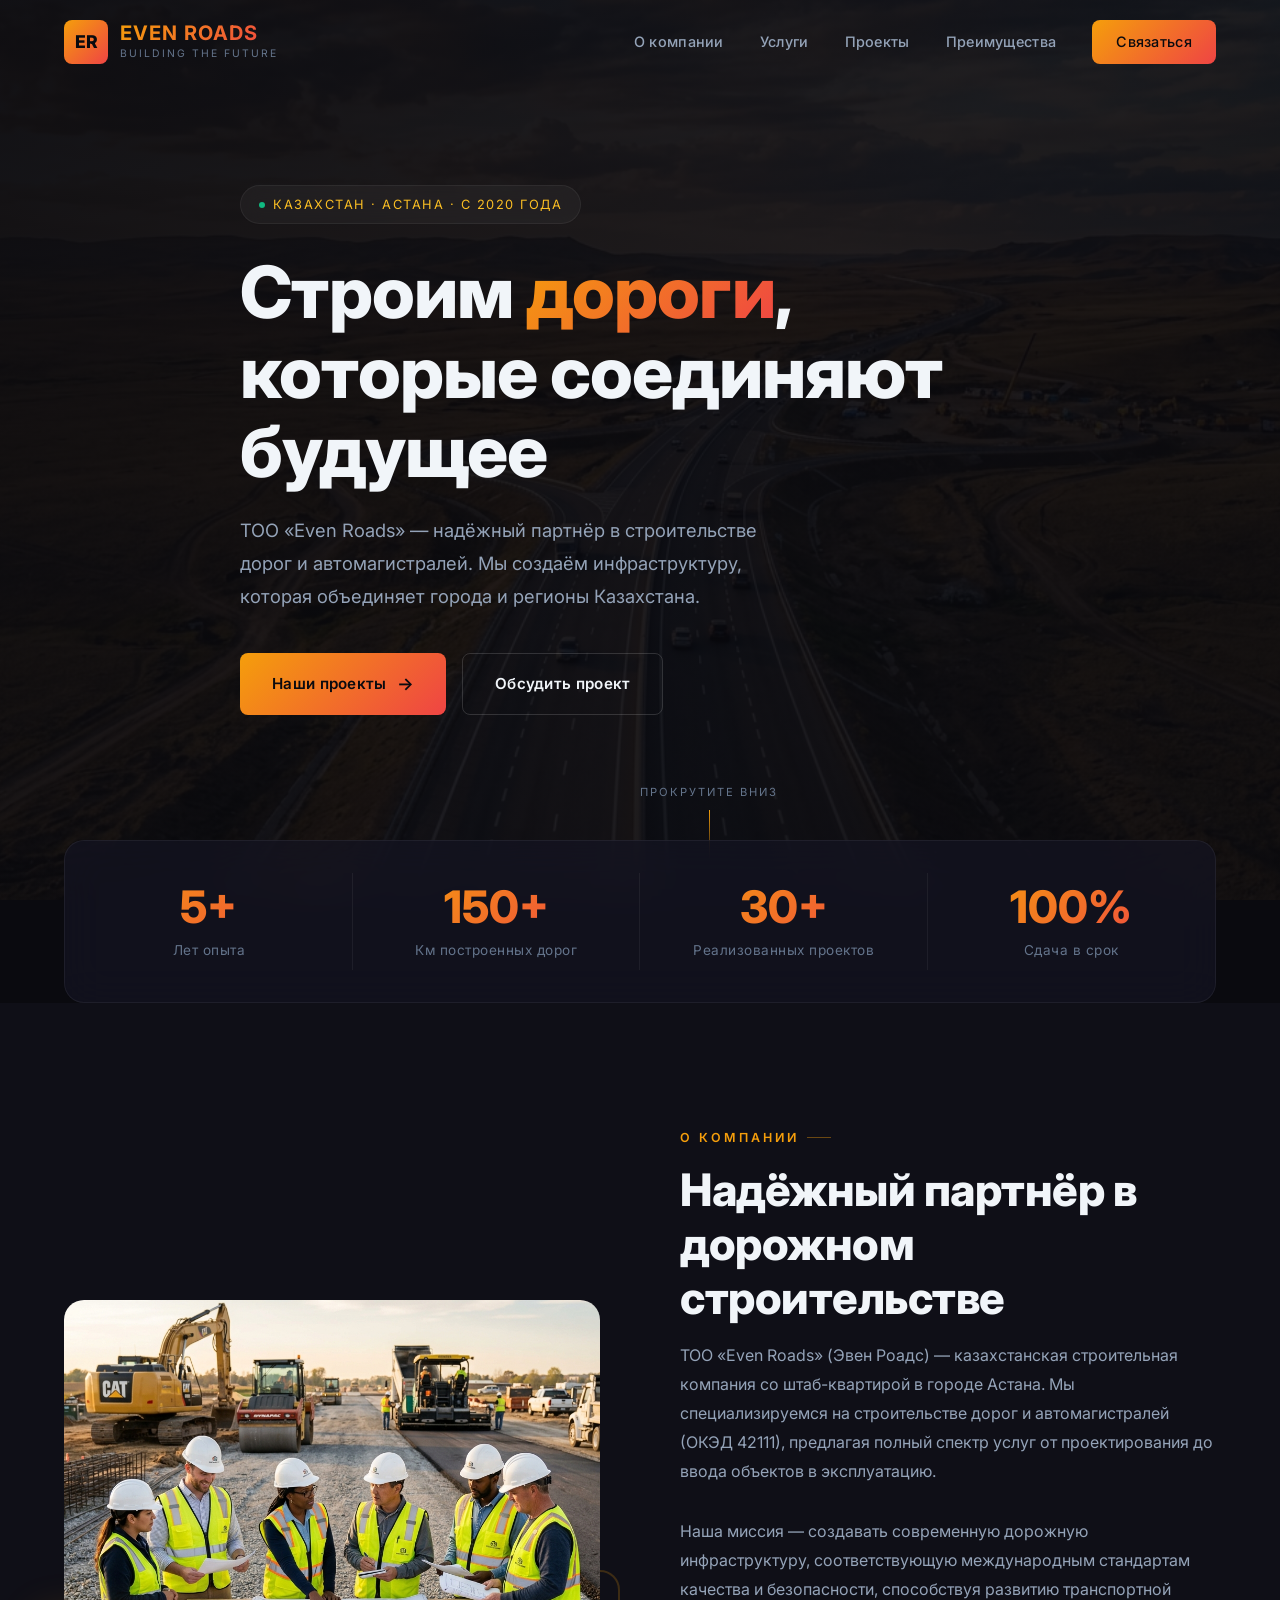
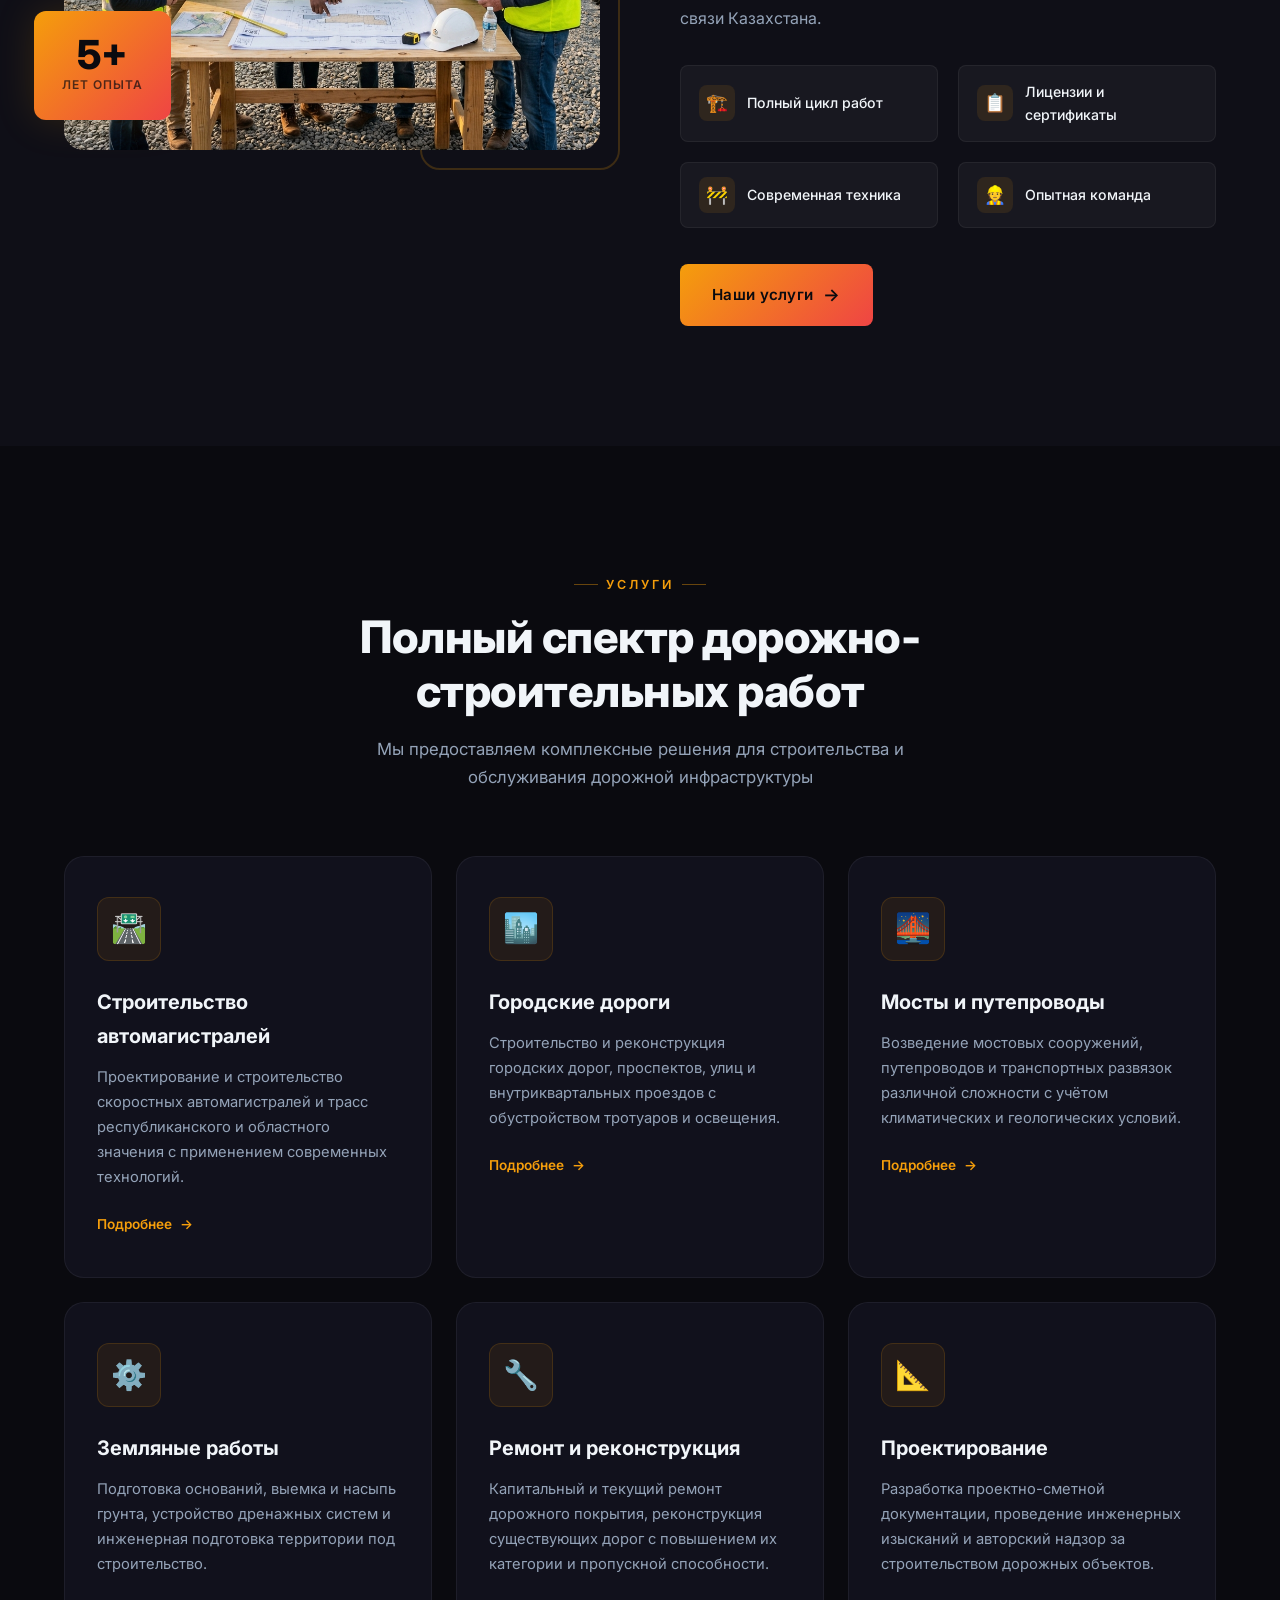
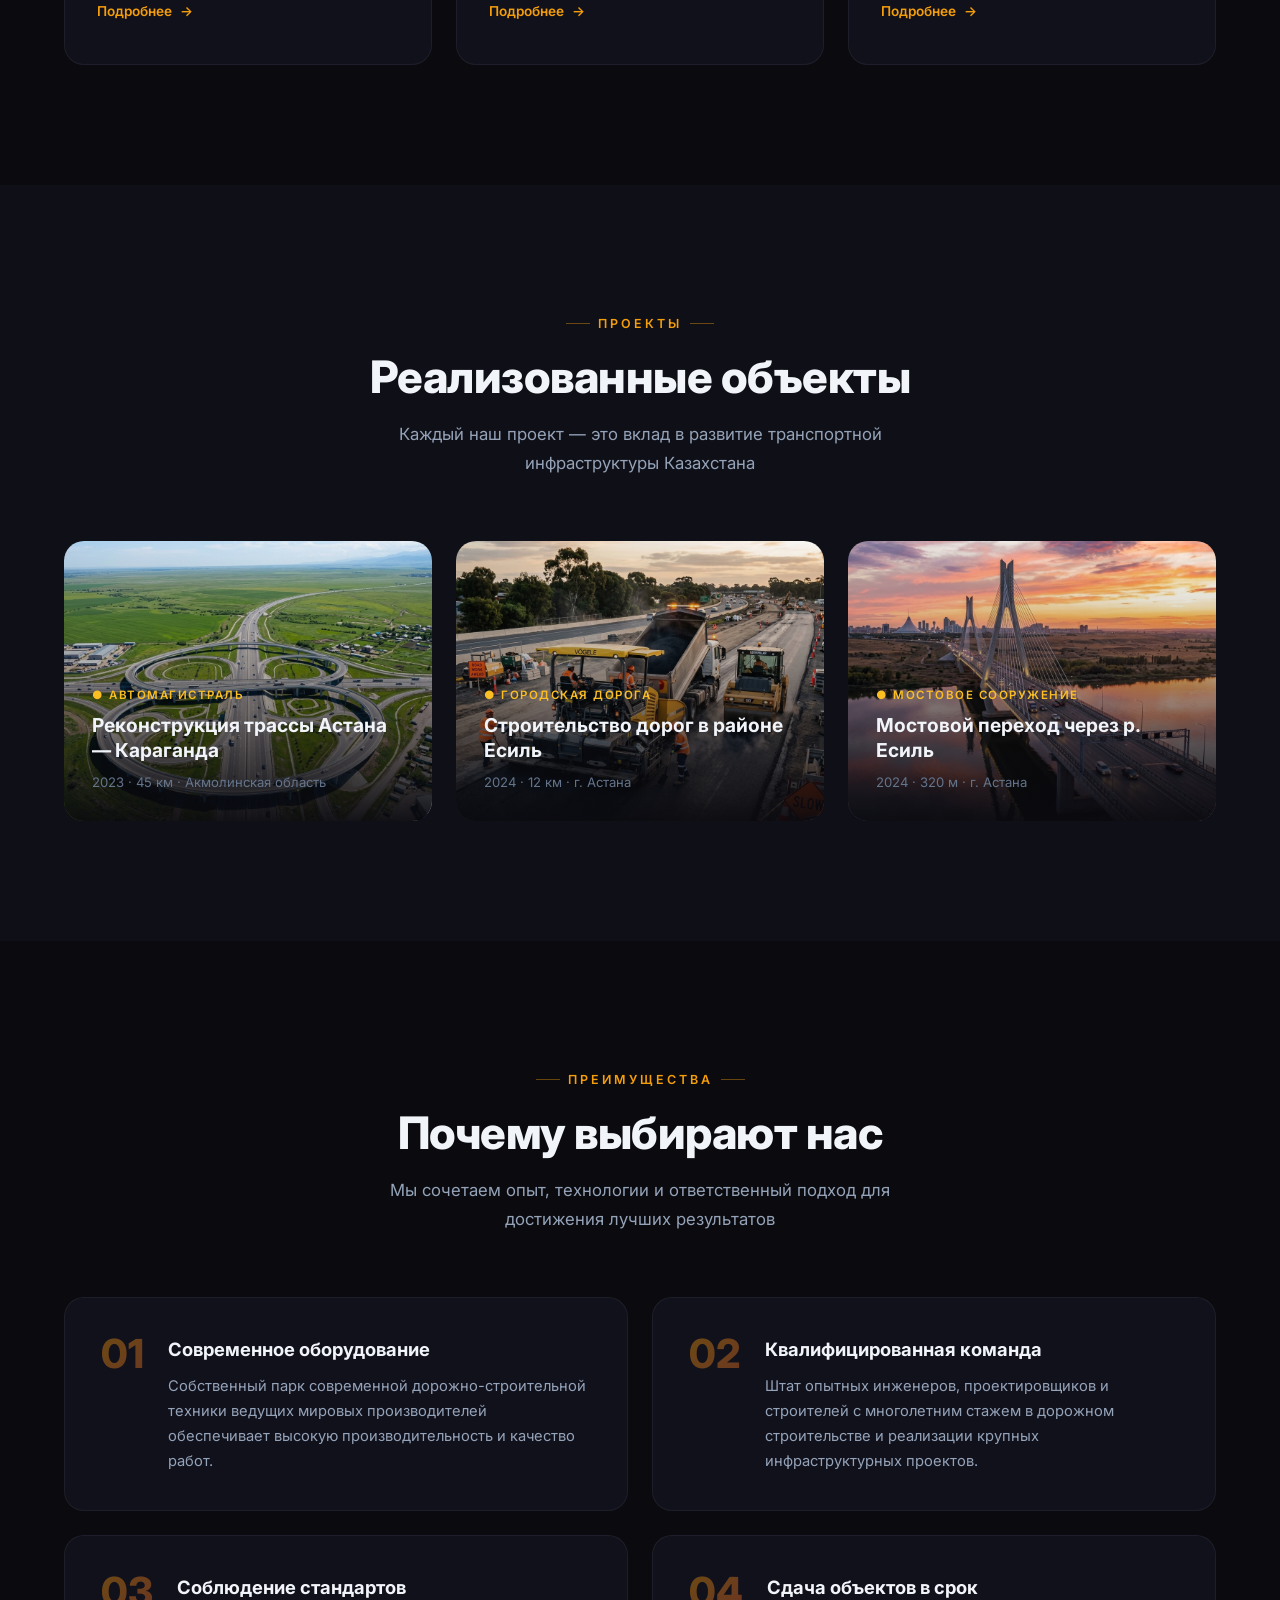
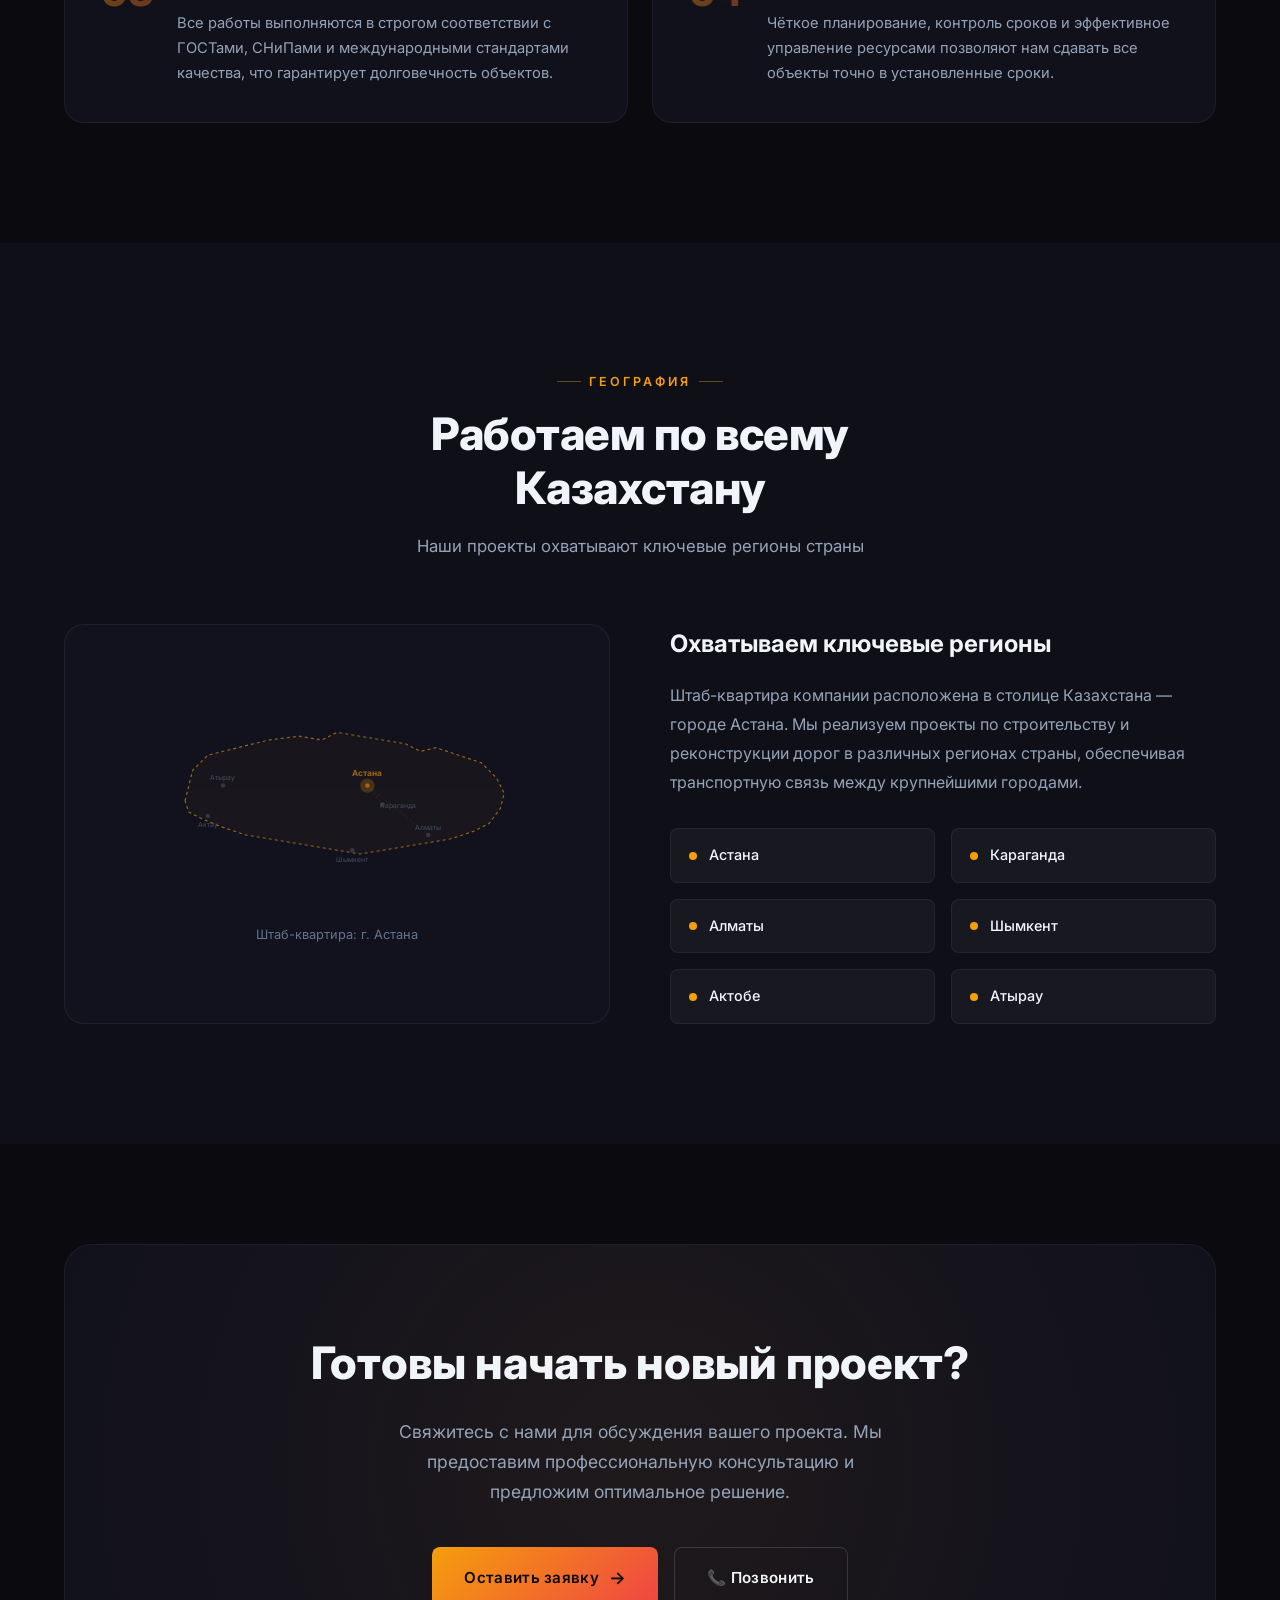
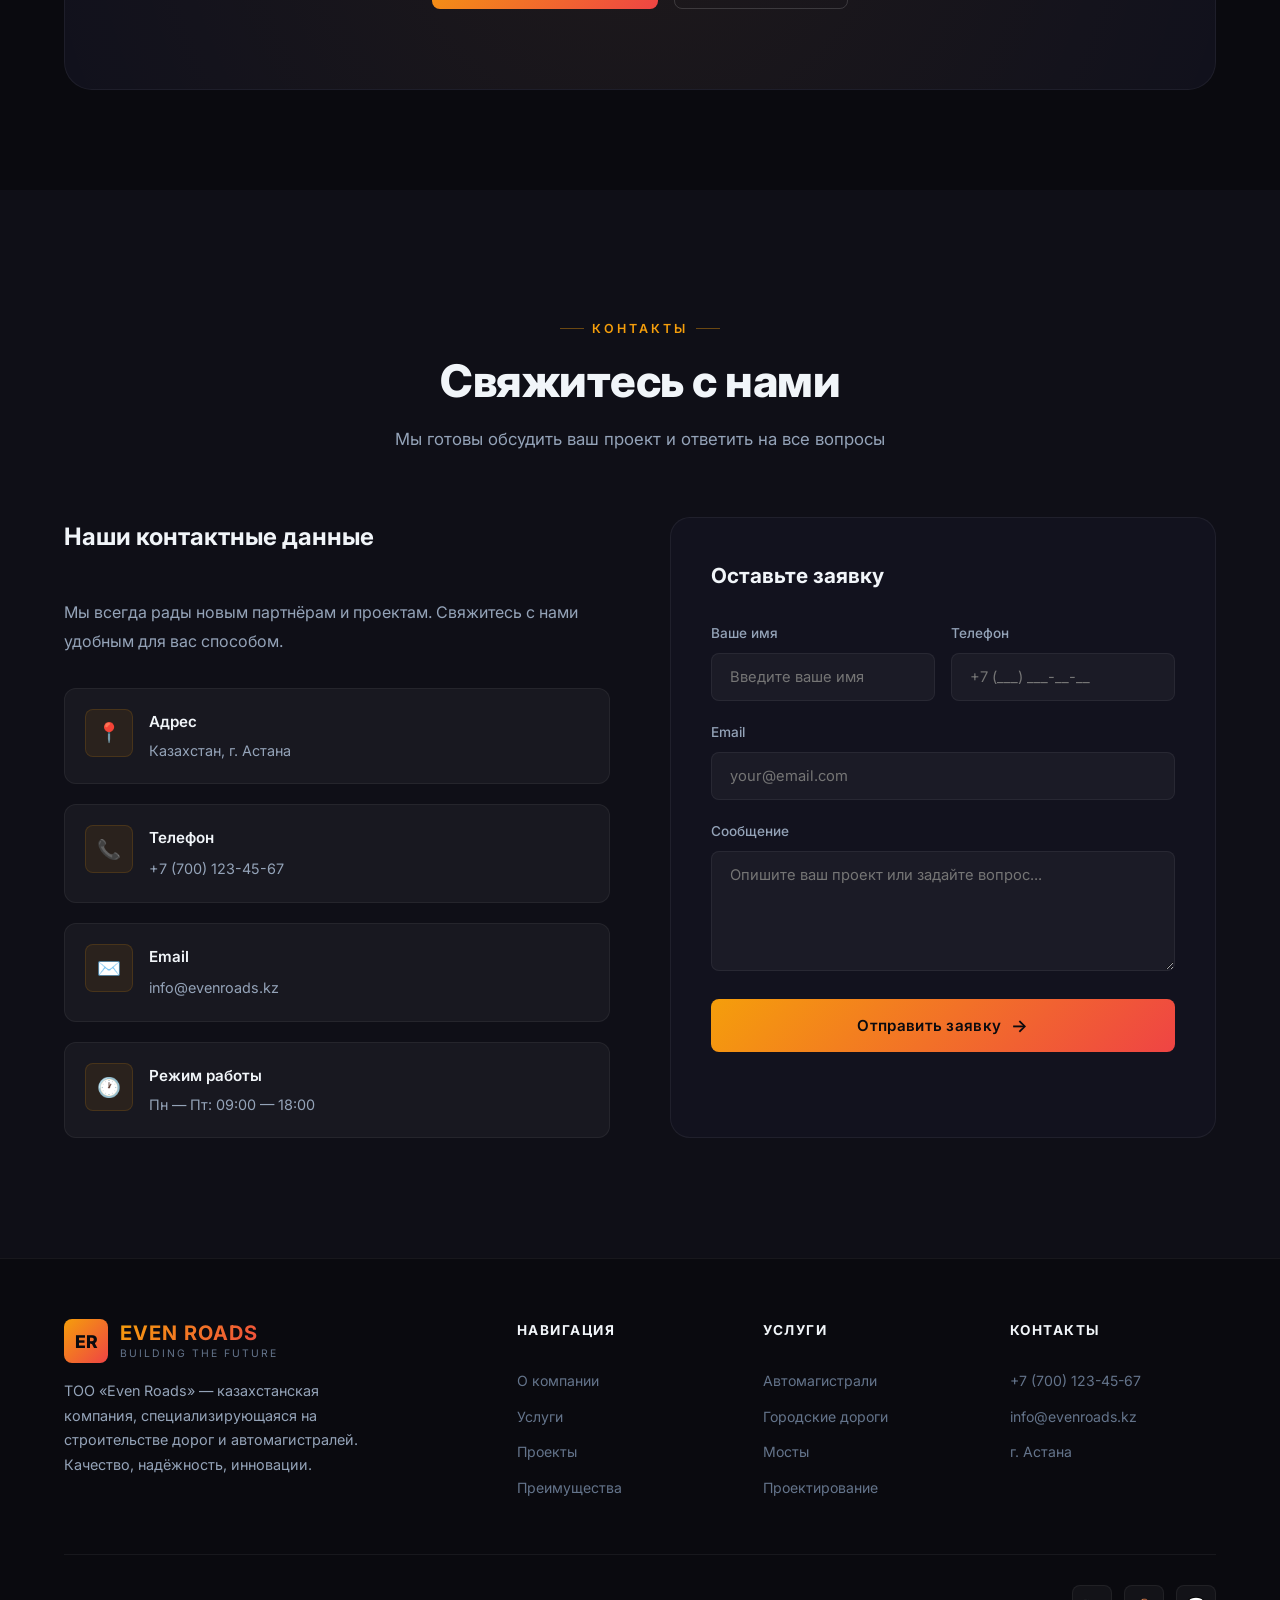
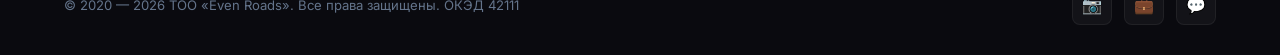
==== index.html @ 63321ad2 "Even Roads website + admin panel" ====
<!DOCTYPE html>
<html lang="ru">

<head>
  <meta charset="UTF-8">
  <meta name="viewport" content="width=device-width, initial-scale=1.0">
  <meta name="description"
    content="ТОО Even Roads — строительство дорог и автомагистралей в Казахстане. Надёжный партнёр в дорожном строительстве. Штаб-квартира в г. Астана.">
  <meta name="keywords"
    content="Even Roads, строительство дорог, автомагистрали, Казахстан, Астана, дорожное строительство, ОКЭД 42111">
  <meta name="author" content="ТОО Even Roads">
  <meta property="og:title" content="Even Roads — Строительство дорог и автомагистралей">
  <meta property="og:description"
    content="Казахстанская компания по строительству дорог и автомагистралей. Качество, надёжность, инновации.">
  <meta property="og:type" content="website">
  <title>Even Roads — Строительство дорог и автомагистралей | Астана, Казахстан</title>

  <!-- Google Fonts -->
  <link rel="preconnect" href="https://fonts.googleapis.com">
  <link rel="preconnect" href="https://fonts.gstatic.com" crossorigin>
  <link href="https://fonts.googleapis.com/css2?family=Inter:wght@400;500;600;700;800&display=swap" rel="stylesheet">

  <!-- Favicon -->
  <link rel="icon" type="image/svg+xml"
    href="data:image/svg+xml,<svg xmlns='http://www.w3.org/2000/svg' viewBox='0 0 32 32'><rect width='32' height='32' rx='6' fill='%23f59e0b'/><text x='50%25' y='55%25' dominant-baseline='middle' text-anchor='middle' fill='%230a0a0f' font-family='Inter,sans-serif' font-weight='800' font-size='16'>ER</text></svg>">

  <link rel="stylesheet" href="styles.css">
</head>

<body>

  <!-- Preloader -->
  <div class="preloader" id="preloader">
    <div class="preloader-inner">
      <div class="preloader-road"></div>
      <div class="preloader-text">Even Roads</div>
    </div>
  </div>

  <!-- Header -->
  <header class="header" id="header">
    <div class="container">
      <a href="#" class="logo">
        <div class="logo-icon">ER</div>
        <div class="logo-text">
          <span class="logo-name">EVEN ROADS</span>
          <span class="logo-tagline">Building the future</span>
        </div>
      </a>

      <nav class="nav-links" id="nav-links">
        <a href="#about">О компании</a>
        <a href="#services">Услуги</a>
        <a href="#projects">Проекты</a>
        <a href="#advantages">Преимущества</a>
        <a href="#contact" class="nav-cta">Связаться</a>
      </nav>

      <div class="menu-toggle" id="menu-toggle">
        <span></span>
        <span></span>
        <span></span>
      </div>
    </div>
  </header>

  <!-- Hero Section -->
  <section class="hero" id="hero">
    <div class="hero-bg">
      <img src="assets/images/hero-bg.png" alt="Строительство дорог в Казахстане">
    </div>
    <div class="hero-overlay"></div>
    <div class="hero-grid"></div>

    <div class="container">
      <div class="hero-content">
        <div class="hero-badge">
          <span class="dot"></span>
          Казахстан · Астана · с 2020 года
        </div>

        <h1 class="hero-title">
          Строим <span class="highlight">дороги</span>,<br>
          которые соединяют будущее
        </h1>

        <p class="hero-description">
          ТОО «Even Roads» — надёжный партнёр в строительстве дорог и автомагистралей.
          Мы создаём инфраструктуру, которая объединяет города и регионы Казахстана.
        </p>

        <div class="hero-buttons">
          <a href="#projects" class="btn btn-primary">
            <span>Наши проекты</span>
            <span class="btn-icon">→</span>
          </a>
          <a href="#contact" class="btn btn-outline">
            <span>Обсудить проект</span>
          </a>
        </div>
      </div>
    </div>

    <div class="hero-scroll">
      <span class="hero-scroll-text">Прокрутите вниз</span>
      <div class="hero-scroll-line"></div>
    </div>
  </section>

  <!-- Stats Bar -->
  <section class="stats-bar">
    <div class="container">
      <div class="stats-inner">
        <div class="stat-item">
          <div class="stat-number" data-target="5" data-suffix="+">0</div>
          <div class="stat-label">Лет опыта</div>
        </div>
        <div class="stat-item">
          <div class="stat-number" data-target="150" data-suffix="+">0</div>
          <div class="stat-label">Км построенных дорог</div>
        </div>
        <div class="stat-item">
          <div class="stat-number" data-target="30" data-suffix="+">0</div>
          <div class="stat-label">Реализованных проектов</div>
        </div>
        <div class="stat-item">
          <div class="stat-number" data-target="100" data-suffix="%">0</div>
          <div class="stat-label">Сдача в срок</div>
        </div>
      </div>
    </div>
  </section>

  <!-- About Section -->
  <section class="about" id="about">
    <div class="container">
      <div class="about-grid">
        <div class="about-image-wrapper reveal-left">
          <div class="about-image">
            <img src="assets/images/about-team.png" alt="Команда Even Roads">
          </div>
          <div class="about-image-accent"></div>
          <div class="about-experience-badge">
            <div class="number">5+</div>
            <div class="text">лет опыта</div>
          </div>
        </div>

        <div class="about-content reveal-right">
          <div class="section-tag">О компании</div>
          <h2 class="section-title">Надёжный партнёр в дорожном строительстве</h2>
          <p class="about-text">
            ТОО «Even Roads» (Эвен Роадс) — казахстанская строительная компания со штаб-квартирой в городе Астана.
            Мы специализируемся на строительстве дорог и автомагистралей (ОКЭД 42111), предлагая полный спектр услуг
            от проектирования до ввода объектов в эксплуатацию.
          </p>
          <p class="about-text">
            Наша миссия — создавать современную дорожную инфраструктуру, соответствующую международным стандартам
            качества и безопасности, способствуя развитию транспортной связи Казахстана.
          </p>

          <div class="about-features">
            <div class="about-feature">
              <div class="about-feature-icon">🏗️</div>
              <span class="about-feature-text">Полный цикл работ</span>
            </div>
            <div class="about-feature">
              <div class="about-feature-icon">📋</div>
              <span class="about-feature-text">Лицензии и сертификаты</span>
            </div>
            <div class="about-feature">
              <div class="about-feature-icon">🚧</div>
              <span class="about-feature-text">Современная техника</span>
            </div>
            <div class="about-feature">
              <div class="about-feature-icon">👷</div>
              <span class="about-feature-text">Опытная команда</span>
            </div>
          </div>

          <a href="#services" class="btn btn-primary">
            <span>Наши услуги</span>
            <span class="btn-icon">→</span>
          </a>
        </div>
      </div>
    </div>
  </section>

  <!-- Services Section -->
  <section class="services" id="services">
    <div class="container">
      <div class="section-header reveal">
        <div class="section-tag">Услуги</div>
        <h2 class="section-title">Полный спектр дорожно-строительных работ</h2>
        <p class="section-subtitle">
          Мы предоставляем комплексные решения для строительства и обслуживания дорожной инфраструктуры
        </p>
      </div>

      <div class="services-grid">
        <div class="service-card reveal">
          <div class="service-icon">🛣️</div>
          <h3 class="service-title">Строительство автомагистралей</h3>
          <p class="service-description">
            Проектирование и строительство скоростных автомагистралей и трасс республиканского и областного значения
            с применением современных технологий.
          </p>
          <a href="#contact" class="service-link">
            Подробнее <span>→</span>
          </a>
        </div>

        <div class="service-card reveal">
          <div class="service-icon">🏙️</div>
          <h3 class="service-title">Городские дороги</h3>
          <p class="service-description">
            Строительство и реконструкция городских дорог, проспектов, улиц и внутриквартальных проездов
            с обустройством тротуаров и освещения.
          </p>
          <a href="#contact" class="service-link">
            Подробнее <span>→</span>
          </a>
        </div>

        <div class="service-card reveal">
          <div class="service-icon">🌉</div>
          <h3 class="service-title">Мосты и путепроводы</h3>
          <p class="service-description">
            Возведение мостовых сооружений, путепроводов и транспортных развязок различной сложности
            с учётом климатических и геологических условий.
          </p>
          <a href="#contact" class="service-link">
            Подробнее <span>→</span>
          </a>
        </div>

        <div class="service-card reveal">
          <div class="service-icon">⚙️</div>
          <h3 class="service-title">Земляные работы</h3>
          <p class="service-description">
            Подготовка оснований, выемка и насыпь грунта, устройство дренажных систем
            и инженерная подготовка территории под строительство.
          </p>
          <a href="#contact" class="service-link">
            Подробнее <span>→</span>
          </a>
        </div>

        <div class="service-card reveal">
          <div class="service-icon">🔧</div>
          <h3 class="service-title">Ремонт и реконструкция</h3>
          <p class="service-description">
            Капитальный и текущий ремонт дорожного покрытия, реконструкция существующих дорог
            с повышением их категории и пропускной способности.
          </p>
          <a href="#contact" class="service-link">
            Подробнее <span>→</span>
          </a>
        </div>

        <div class="service-card reveal">
          <div class="service-icon">📐</div>
          <h3 class="service-title">Проектирование</h3>
          <p class="service-description">
            Разработка проектно-сметной документации, проведение инженерных изысканий
            и авторский надзор за строительством дорожных объектов.
          </p>
          <a href="#contact" class="service-link">
            Подробнее <span>→</span>
          </a>
        </div>
      </div>
    </div>
  </section>

  <!-- Projects Section -->
  <section class="projects" id="projects">
    <div class="container">
      <div class="section-header reveal">
        <div class="section-tag">Проекты</div>
        <h2 class="section-title">Реализованные объекты</h2>
        <p class="section-subtitle">
          Каждый наш проект — это вклад в развитие транспортной инфраструктуры Казахстана
        </p>
      </div>

      <div class="projects-grid">
        <div class="project-card reveal">
          <div class="project-image">
            <img src="assets/images/project-highway.png" alt="Автомагистраль Астана — Караганда">
            <div class="project-overlay">
              <span class="project-category">● Автомагистраль</span>
              <h3 class="project-title">Реконструкция трассы Астана — Караганда</h3>
              <p class="project-meta">2023 · 45 км · Акмолинская область</p>
            </div>
          </div>
        </div>

        <div class="project-card reveal">
          <div class="project-image">
            <img src="assets/images/project-construction.png" alt="Городские дороги Астаны">
            <div class="project-overlay">
              <span class="project-category">● Городская дорога</span>
              <h3 class="project-title">Строительство дорог в районе Есиль</h3>
              <p class="project-meta">2024 · 12 км · г. Астана</p>
            </div>
          </div>
        </div>

        <div class="project-card reveal">
          <div class="project-image">
            <img src="assets/images/project-bridge.png" alt="Мостовой переход">
            <div class="project-overlay">
              <span class="project-category">● Мостовое сооружение</span>
              <h3 class="project-title">Мостовой переход через р. Есиль</h3>
              <p class="project-meta">2024 · 320 м · г. Астана</p>
            </div>
          </div>
        </div>
      </div>
    </div>
  </section>

  <!-- Advantages Section -->
  <section class="advantages" id="advantages">
    <div class="container">
      <div class="section-header reveal">
        <div class="section-tag">Преимущества</div>
        <h2 class="section-title">Почему выбирают нас</h2>
        <p class="section-subtitle">
          Мы сочетаем опыт, технологии и ответственный подход для достижения лучших результатов
        </p>
      </div>

      <div class="advantages-grid">
        <div class="advantage-card reveal">
          <div class="advantage-number">01</div>
          <div class="advantage-content">
            <h3>Современное оборудование</h3>
            <p>Собственный парк современной дорожно-строительной техники ведущих мировых производителей обеспечивает
              высокую производительность и качество работ.</p>
          </div>
        </div>

        <div class="advantage-card reveal">
          <div class="advantage-number">02</div>
          <div class="advantage-content">
            <h3>Квалифицированная команда</h3>
            <p>Штат опытных инженеров, проектировщиков и строителей с многолетним стажем в дорожном строительстве и
              реализации крупных инфраструктурных проектов.</p>
          </div>
        </div>

        <div class="advantage-card reveal">
          <div class="advantage-number">03</div>
          <div class="advantage-content">
            <h3>Соблюдение стандартов</h3>
            <p>Все работы выполняются в строгом соответствии с ГОСТами, СНиПами и международными стандартами качества,
              что гарантирует долговечность объектов.</p>
          </div>
        </div>

        <div class="advantage-card reveal">
          <div class="advantage-number">04</div>
          <div class="advantage-content">
            <h3>Сдача объектов в срок</h3>
            <p>Чёткое планирование, контроль сроков и эффективное управление ресурсами позволяют нам сдавать все объекты
              точно в установленные сроки.</p>
          </div>
        </div>
      </div>
    </div>
  </section>

  <!-- Geography Section -->
  <section class="geography" id="geography">
    <div class="container">
      <div class="section-header reveal">
        <div class="section-tag">География</div>
        <h2 class="section-title">Работаем по всему Казахстану</h2>
        <p class="section-subtitle">
          Наши проекты охватывают ключевые регионы страны
        </p>
      </div>

      <div class="geography-content">
        <div class="geography-map reveal-left">
          <div class="map-placeholder">
            <div class="map-kz">
              <svg viewBox="0 0 500 260" fill="none" xmlns="http://www.w3.org/2000/svg">
                <!-- Simplified Kazakhstan outline -->
                <path
                  d="M50 130 L60 90 L80 70 L120 60 L160 50 L200 45 L230 50 L250 40 L280 45 L310 50 L340 55 L360 65 L380 60 L410 70 L440 80 L460 100 L470 120 L465 140 L450 160 L430 170 L400 180 L370 185 L340 190 L310 195 L280 200 L250 195 L220 190 L190 185 L160 180 L130 175 L100 165 L75 155 L55 145 Z"
                  stroke="var(--color-primary)" stroke-width="1.5" fill="rgba(245, 158, 11, 0.05)"
                  stroke-dasharray="4 4" />

                <!-- Astana dot -->
                <circle cx="290" cy="110" r="6" fill="var(--color-primary)" opacity="0.8">
                  <animate attributeName="r" values="6;10;6" dur="2s" repeatCount="indefinite" />
                  <animate attributeName="opacity" values="0.8;0.3;0.8" dur="2s" repeatCount="indefinite" />
                </circle>
                <circle cx="290" cy="110" r="3" fill="var(--color-primary)" />
                <text x="290" y="98" text-anchor="middle" fill="var(--color-primary)" font-size="11" font-weight="700"
                  font-family="Inter, sans-serif">Астана</text>

                <!-- Almaty -->
                <circle cx="370" cy="175" r="3" fill="var(--color-text-muted)" opacity="0.6" />
                <text x="370" y="168" text-anchor="middle" fill="var(--color-text-muted)" font-size="9"
                  font-family="Inter, sans-serif">Алматы</text>

                <!-- Karaganda -->
                <circle cx="310" cy="135" r="3" fill="var(--color-text-muted)" opacity="0.6" />
                <text x="330" y="140" text-anchor="middle" fill="var(--color-text-muted)" font-size="9"
                  font-family="Inter, sans-serif">Караганда</text>

                <!-- Shymkent -->
                <circle cx="270" cy="195" r="3" fill="var(--color-text-muted)" opacity="0.6" />
                <text x="270" y="210" text-anchor="middle" fill="var(--color-text-muted)" font-size="9"
                  font-family="Inter, sans-serif">Шымкент</text>

                <!-- Aktau -->
                <circle cx="80" cy="150" r="3" fill="var(--color-text-muted)" opacity="0.6" />
                <text x="80" y="165" text-anchor="middle" fill="var(--color-text-muted)" font-size="9"
                  font-family="Inter, sans-serif">Актау</text>

                <!-- Atyrau -->
                <circle cx="100" cy="110" r="3" fill="var(--color-text-muted)" opacity="0.6" />
                <text x="100" y="103" text-anchor="middle" fill="var(--color-text-muted)" font-size="9"
                  font-family="Inter, sans-serif">Атырау</text>

                <!-- Route lines from Astana -->
                <line x1="290" y1="110" x2="310" y2="135" stroke="var(--color-primary)" stroke-width="0.8" opacity="0.3"
                  stroke-dasharray="3 3" />
                <line x1="290" y1="110" x2="370" y2="175" stroke="var(--color-primary)" stroke-width="0.8" opacity="0.3"
                  stroke-dasharray="3 3" />
              </svg>
            </div>
            <p style="font-size: 0.8rem; color: var(--color-text-muted); margin-top: 16px;">Штаб-квартира: г. Астана</p>
          </div>
        </div>

        <div class="geography-info reveal-right">
          <h3>Охватываем ключевые регионы</h3>
          <p>
            Штаб-квартира компании расположена в столице Казахстана — городе Астана.
            Мы реализуем проекты по строительству и реконструкции дорог в различных регионах страны,
            обеспечивая транспортную связь между крупнейшими городами.
          </p>

          <div class="geography-cities">
            <div class="city-item">
              <span class="city-dot"></span>
              <span class="city-name">Астана</span>
            </div>
            <div class="city-item">
              <span class="city-dot"></span>
              <span class="city-name">Караганда</span>
            </div>
            <div class="city-item">
              <span class="city-dot"></span>
              <span class="city-name">Алматы</span>
            </div>
            <div class="city-item">
              <span class="city-dot"></span>
              <span class="city-name">Шымкент</span>
            </div>
            <div class="city-item">
              <span class="city-dot"></span>
              <span class="city-name">Актобе</span>
            </div>
            <div class="city-item">
              <span class="city-dot"></span>
              <span class="city-name">Атырау</span>
            </div>
          </div>
        </div>
      </div>
    </div>
  </section>

  <!-- CTA Section -->
  <section class="cta">
    <div class="container">
      <div class="cta-inner reveal">
        <h2 class="cta-title">Готовы начать <span class="highlight">новый проект</span>?</h2>
        <p class="cta-text">
          Свяжитесь с нами для обсуждения вашего проекта. Мы предоставим профессиональную консультацию и предложим
          оптимальное решение.
        </p>
        <div class="cta-buttons">
          <a href="#contact" class="btn btn-primary">
            <span>Оставить заявку</span>
            <span class="btn-icon">→</span>
          </a>
          <a href="tel:+77001234567" class="btn btn-outline">
            <span>📞 Позвонить</span>
          </a>
        </div>
      </div>
    </div>
  </section>

  <!-- Contact Section -->
  <section class="contact" id="contact">
    <div class="container">
      <div class="section-header reveal">
        <div class="section-tag">Контакты</div>
        <h2 class="section-title">Свяжитесь с нами</h2>
        <p class="section-subtitle">
          Мы готовы обсудить ваш проект и ответить на все вопросы
        </p>
      </div>

      <div class="contact-grid">
        <div class="contact-info reveal-left">
          <h3>Наши контактные данные</h3>
          <p>
            Мы всегда рады новым партнёрам и проектам. Свяжитесь с нами удобным для вас способом.
          </p>

          <div class="contact-items">
            <div class="contact-item">
              <div class="contact-item-icon">📍</div>
              <div class="contact-item-content">
                <h4>Адрес</h4>
                <p>Казахстан, г. Астана</p>
              </div>
            </div>

            <div class="contact-item">
              <div class="contact-item-icon">📞</div>
              <div class="contact-item-content">
                <h4>Телефон</h4>
                <a href="tel:+77001234567">+7 (700) 123-45-67</a>
              </div>
            </div>

            <div class="contact-item">
              <div class="contact-item-icon">✉️</div>
              <div class="contact-item-content">
                <h4>Email</h4>
                <a href="mailto:info@evenroads.kz">info@evenroads.kz</a>
              </div>
            </div>

            <div class="contact-item">
              <div class="contact-item-icon">🕐</div>
              <div class="contact-item-content">
                <h4>Режим работы</h4>
                <p>Пн — Пт: 09:00 — 18:00</p>
              </div>
            </div>
          </div>
        </div>

        <div class="contact-form reveal-right">
          <h3>Оставьте заявку</h3>
          <form id="contact-form">
            <div class="form-row">
              <div class="form-group">
                <label for="name">Ваше имя</label>
                <input type="text" id="name" name="name" placeholder="Введите ваше имя" required>
              </div>
              <div class="form-group">
                <label for="phone">Телефон</label>
                <input type="tel" id="phone" name="phone" placeholder="+7 (___) ___-__-__" required>
              </div>
            </div>
            <div class="form-group">
              <label for="email">Email</label>
              <input type="email" id="email" name="email" placeholder="your@email.com">
            </div>
            <div class="form-group">
              <label for="message">Сообщение</label>
              <textarea id="message" name="message" placeholder="Опишите ваш проект или задайте вопрос..."
                rows="5"></textarea>
            </div>
            <button type="submit" class="btn btn-primary btn-submit">
              <span>Отправить заявку</span>
              <span class="btn-icon">→</span>
            </button>
          </form>
        </div>
      </div>
    </div>
  </section>

  <!-- Footer -->
  <footer class="footer">
    <div class="container">
      <div class="footer-top">
        <div class="footer-brand">
          <a href="#" class="logo">
            <div class="logo-icon">ER</div>
            <div class="logo-text">
              <span class="logo-name">EVEN ROADS</span>
              <span class="logo-tagline">Building the future</span>
            </div>
          </a>
          <p>ТОО «Even Roads» — казахстанская компания, специализирующаяся на строительстве дорог и автомагистралей.
            Качество, надёжность, инновации.</p>
        </div>

        <div class="footer-column">
          <h4>Навигация</h4>
          <a href="#about">О компании</a>
          <a href="#services">Услуги</a>
          <a href="#projects">Проекты</a>
          <a href="#advantages">Преимущества</a>
        </div>

        <div class="footer-column">
          <h4>Услуги</h4>
          <a href="#services">Автомагистрали</a>
          <a href="#services">Городские дороги</a>
          <a href="#services">Мосты</a>
          <a href="#services">Проектирование</a>
        </div>

        <div class="footer-column">
          <h4>Контакты</h4>
          <a href="tel:+77001234567">+7 (700) 123-45-67</a>
          <a href="mailto:info@evenroads.kz">info@evenroads.kz</a>
          <a href="#contact">г. Астана</a>
        </div>
      </div>

      <div class="footer-bottom">
        <p>© 2020 — 2026 ТОО «Even Roads». Все права защищены. ОКЭД 42111</p>
        <div class="footer-social">
          <a href="#" aria-label="Instagram">📷</a>
          <a href="#" aria-label="LinkedIn">💼</a>
          <a href="#" aria-label="WhatsApp">💬</a>
        </div>
      </div>
    </div>
  </footer>

  <script src="script.js"></script>
</body>

</html>
---- styles.css ----
/* ===== CSS CUSTOM PROPERTIES ===== */
:root {
  /* Color Palette */
  --color-primary: #f59e0b;
  --color-primary-light: #fbbf24;
  --color-primary-dark: #d97706;
  --color-accent: #10b981;
  --color-accent-light: #34d399;
  
  --color-bg-dark: #0a0a0f;
  --color-bg-section: #0f0f17;
  --color-bg-card: rgba(20, 20, 35, 0.7);
  --color-bg-glass: rgba(255, 255, 255, 0.04);
  --color-bg-glass-hover: rgba(255, 255, 255, 0.08);
  
  --color-text-primary: #f1f5f9;
  --color-text-secondary: #94a3b8;
  --color-text-muted: #64748b;
  
  --color-border: rgba(255, 255, 255, 0.06);
  --color-border-hover: rgba(245, 158, 11, 0.3);
  
  /* Gradients */
  --gradient-primary: linear-gradient(135deg, #f59e0b, #ef4444);
  --gradient-accent: linear-gradient(135deg, #10b981, #3b82f6);
  --gradient-dark: linear-gradient(180deg, #0a0a0f 0%, #131320 50%, #0a0a0f 100%);
  --gradient-hero-overlay: linear-gradient(135deg, rgba(10, 10, 15, 0.92) 0%, rgba(10, 10, 15, 0.75) 50%, rgba(10, 10, 15, 0.85) 100%);
  
  /* Typography */
  --font-heading: 'Inter', sans-serif;
  --font-body: 'Inter', sans-serif;
  
  /* Spacing */
  --section-padding: 120px 0;
  --container-max: 1200px;
  --container-padding: 0 24px;
  
  /* Borders */
  --radius-sm: 8px;
  --radius-md: 12px;
  --radius-lg: 20px;
  --radius-xl: 28px;
  
  /* Transitions */
  --transition-fast: 0.2s cubic-bezier(0.4, 0, 0.2, 1);
  --transition-base: 0.3s cubic-bezier(0.4, 0, 0.2, 1);
  --transition-smooth: 0.5s cubic-bezier(0.4, 0, 0.2, 1);
  --transition-slow: 0.8s cubic-bezier(0.4, 0, 0.2, 1);
  
  /* Shadows */
  --shadow-card: 0 4px 30px rgba(0, 0, 0, 0.3);
  --shadow-glow: 0 0 40px rgba(245, 158, 11, 0.15);
  --shadow-glow-accent: 0 0 40px rgba(16, 185, 129, 0.15);
}

/* ===== RESET & BASE ===== */
*, *::before, *::after {
  margin: 0;
  padding: 0;
  box-sizing: border-box;
}

html {
  scroll-behavior: smooth;
  font-size: 16px;
  scroll-padding-top: 80px;
}

body {
  font-family: var(--font-body);
  background-color: var(--color-bg-dark);
  color: var(--color-text-primary);
  line-height: 1.7;
  overflow-x: hidden;
  -webkit-font-smoothing: antialiased;
  -moz-osx-font-smoothing: grayscale;
}

a {
  text-decoration: none;
  color: inherit;
  transition: var(--transition-fast);
}

ul, ol {
  list-style: none;
}

img {
  max-width: 100%;
  height: auto;
  display: block;
}

.container {
  max-width: var(--container-max);
  margin: 0 auto;
  padding: var(--container-padding);
}

/* ===== SCROLLBAR ===== */
::-webkit-scrollbar {
  width: 8px;
}

::-webkit-scrollbar-track {
  background: var(--color-bg-dark);
}

::-webkit-scrollbar-thumb {
  background: rgba(245, 158, 11, 0.3);
  border-radius: 4px;
}

::-webkit-scrollbar-thumb:hover {
  background: rgba(245, 158, 11, 0.5);
}

/* ===== PRELOADER ===== */
.preloader {
  position: fixed;
  top: 0;
  left: 0;
  width: 100%;
  height: 100%;
  background: var(--color-bg-dark);
  display: flex;
  align-items: center;
  justify-content: center;
  z-index: 10000;
  transition: opacity 0.6s ease, visibility 0.6s ease;
}

.preloader.hidden {
  opacity: 0;
  visibility: hidden;
}

.preloader-inner {
  text-align: center;
}

.preloader-road {
  width: 120px;
  height: 4px;
  background: rgba(255, 255, 255, 0.1);
  border-radius: 2px;
  overflow: hidden;
  margin: 0 auto 20px;
}

.preloader-road::after {
  content: '';
  display: block;
  width: 40%;
  height: 100%;
  background: var(--gradient-primary);
  border-radius: 2px;
  animation: preloaderSlide 1.2s ease-in-out infinite;
}

@keyframes preloaderSlide {
  0% { transform: translateX(-100%); }
  100% { transform: translateX(350%); }
}

.preloader-text {
  font-size: 0.85rem;
  color: var(--color-text-muted);
  letter-spacing: 3px;
  text-transform: uppercase;
}

/* ===== HEADER / NAVIGATION ===== */
.header {
  position: fixed;
  top: 0;
  left: 0;
  width: 100%;
  z-index: 1000;
  padding: 20px 0;
  transition: var(--transition-base);
}

.header.scrolled {
  padding: 12px 0;
  background: rgba(10, 10, 15, 0.85);
  backdrop-filter: blur(20px);
  -webkit-backdrop-filter: blur(20px);
  border-bottom: 1px solid var(--color-border);
}

.header .container {
  display: flex;
  align-items: center;
  justify-content: space-between;
}

.logo {
  display: flex;
  align-items: center;
  gap: 12px;
  z-index: 1001;
}

.logo-icon {
  width: 44px;
  height: 44px;
  background: var(--gradient-primary);
  border-radius: var(--radius-sm);
  display: flex;
  align-items: center;
  justify-content: center;
  font-weight: 800;
  font-size: 1.1rem;
  color: #0a0a0f;
  letter-spacing: -0.5px;
}

.logo-text {
  display: flex;
  flex-direction: column;
}

.logo-name {
  font-size: 1.25rem;
  font-weight: 700;
  letter-spacing: 1px;
  line-height: 1.2;
  background: var(--gradient-primary);
  -webkit-background-clip: text;
  -webkit-text-fill-color: transparent;
  background-clip: text;
}

.logo-tagline {
  font-size: 0.65rem;
  color: var(--color-text-muted);
  letter-spacing: 2px;
  text-transform: uppercase;
}

.nav-links {
  display: flex;
  align-items: center;
  gap: 36px;
}

.nav-links a {
  font-size: 0.9rem;
  font-weight: 500;
  color: var(--color-text-secondary);
  position: relative;
  letter-spacing: 0.3px;
}

.nav-links a::after {
  content: '';
  position: absolute;
  bottom: -4px;
  left: 0;
  width: 0;
  height: 2px;
  background: var(--gradient-primary);
  border-radius: 1px;
  transition: var(--transition-base);
}

.nav-links a:hover {
  color: var(--color-text-primary);
}

.nav-links a:hover::after,
.nav-links a.active::after {
  width: 100%;
}

.nav-cta {
  padding: 10px 24px;
  background: var(--gradient-primary);
  border-radius: var(--radius-sm);
  font-weight: 600;
  font-size: 0.85rem;
  color: #0a0a0f !important;
  letter-spacing: 0.5px;
  transition: var(--transition-base);
}

.nav-cta::after {
  display: none !important;
}

.nav-cta:hover {
  transform: translateY(-2px);
  box-shadow: var(--shadow-glow);
}

/* Mobile Menu Toggle */
.menu-toggle {
  display: none;
  flex-direction: column;
  gap: 5px;
  cursor: pointer;
  z-index: 1001;
  padding: 4px;
}

.menu-toggle span {
  width: 24px;
  height: 2px;
  background: var(--color-text-primary);
  border-radius: 1px;
  transition: var(--transition-base);
}

.menu-toggle.active span:nth-child(1) {
  transform: rotate(45deg) translate(5px, 5px);
}

.menu-toggle.active span:nth-child(2) {
  opacity: 0;
}

.menu-toggle.active span:nth-child(3) {
  transform: rotate(-45deg) translate(5px, -5px);
}

/* ===== HERO SECTION ===== */
.hero {
  position: relative;
  min-height: 100vh;
  display: flex;
  align-items: center;
  overflow: hidden;
}

.hero-bg {
  position: absolute;
  top: 0;
  left: 0;
  width: 100%;
  height: 100%;
  z-index: 0;
}

.hero-bg img {
  width: 100%;
  height: 100%;
  object-fit: cover;
  filter: brightness(0.4);
}

.hero-overlay {
  position: absolute;
  top: 0;
  left: 0;
  width: 100%;
  height: 100%;
  background: var(--gradient-hero-overlay);
  z-index: 1;
}

/* Animated grid lines */
.hero-grid {
  position: absolute;
  top: 0;
  left: 0;
  width: 100%;
  height: 100%;
  z-index: 2;
  opacity: 0.03;
  background-image: 
    linear-gradient(rgba(255,255,255,0.1) 1px, transparent 1px),
    linear-gradient(90deg, rgba(255,255,255,0.1) 1px, transparent 1px);
  background-size: 60px 60px;
}

.hero-content {
  position: relative;
  z-index: 3;
  max-width: 800px;
}

.hero-badge {
  display: inline-flex;
  align-items: center;
  gap: 8px;
  padding: 8px 18px;
  background: var(--color-bg-glass);
  border: 1px solid var(--color-border);
  border-radius: 100px;
  font-size: 0.8rem;
  color: var(--color-primary-light);
  letter-spacing: 1.5px;
  text-transform: uppercase;
  margin-bottom: 28px;
  backdrop-filter: blur(10px);
  animation: fadeInUp 0.8s ease forwards;
  opacity: 0;
}

.hero-badge .dot {
  width: 6px;
  height: 6px;
  background: var(--color-accent);
  border-radius: 50%;
  animation: pulse 2s ease-in-out infinite;
}

@keyframes pulse {
  0%, 100% { opacity: 1; transform: scale(1); }
  50% { opacity: 0.5; transform: scale(0.8); }
}

.hero-title {
  font-size: clamp(2.8rem, 6vw, 4.5rem);
  font-weight: 800;
  line-height: 1.1;
  margin-bottom: 24px;
  letter-spacing: -1px;
  animation: fadeInUp 0.8s ease 0.15s forwards;
  opacity: 0;
}

.hero-title .highlight {
  background: var(--gradient-primary);
  -webkit-background-clip: text;
  -webkit-text-fill-color: transparent;
  background-clip: text;
}

.hero-description {
  font-size: 1.15rem;
  color: var(--color-text-secondary);
  max-width: 560px;
  line-height: 1.8;
  margin-bottom: 40px;
  animation: fadeInUp 0.8s ease 0.3s forwards;
  opacity: 0;
}

.hero-buttons {
  display: flex;
  gap: 16px;
  flex-wrap: wrap;
  animation: fadeInUp 0.8s ease 0.45s forwards;
  opacity: 0;
}

.btn {
  display: inline-flex;
  align-items: center;
  gap: 10px;
  padding: 16px 32px;
  border-radius: var(--radius-sm);
  font-family: var(--font-body);
  font-size: 0.95rem;
  font-weight: 600;
  cursor: pointer;
  border: none;
  transition: var(--transition-base);
  letter-spacing: 0.3px;
}

.btn-primary {
  background: var(--gradient-primary);
  color: #0a0a0f;
}

.btn-primary:hover {
  transform: translateY(-3px);
  box-shadow: var(--shadow-glow);
}

.btn-outline {
  background: transparent;
  color: var(--color-text-primary);
  border: 1px solid rgba(255, 255, 255, 0.15);
}

.btn-outline:hover {
  border-color: var(--color-primary);
  background: rgba(245, 158, 11, 0.08);
  transform: translateY(-3px);
}

.btn-icon {
  font-size: 1.1rem;
}

/* Hero scroll indicator */
.hero-scroll {
  position: absolute;
  bottom: 40px;
  left: 50%;
  transform: translateX(-50%);
  z-index: 3;
  display: flex;
  flex-direction: column;
  align-items: center;
  gap: 8px;
  animation: fadeInUp 0.8s ease 0.6s forwards;
  opacity: 0;
}

.hero-scroll-text {
  font-size: 0.7rem;
  letter-spacing: 2px;
  text-transform: uppercase;
  color: var(--color-text-muted);
}

.hero-scroll-line {
  width: 1px;
  height: 50px;
  background: linear-gradient(to bottom, var(--color-primary), transparent);
  animation: scrollLine 2s ease-in-out infinite;
}

@keyframes scrollLine {
  0% { transform: scaleY(0); transform-origin: top; }
  50% { transform: scaleY(1); transform-origin: top; }
  51% { transform: scaleY(1); transform-origin: bottom; }
  100% { transform: scaleY(0); transform-origin: bottom; }
}

@keyframes fadeInUp {
  from {
    opacity: 0;
    transform: translateY(30px);
  }
  to {
    opacity: 1;
    transform: translateY(0);
  }
}

/* ===== STATS BAR ===== */
.stats-bar {
  position: relative;
  z-index: 10;
  margin-top: -60px;
}

.stats-inner {
  display: grid;
  grid-template-columns: repeat(4, 1fr);
  background: var(--color-bg-card);
  backdrop-filter: blur(20px);
  border: 1px solid var(--color-border);
  border-radius: var(--radius-lg);
  overflow: hidden;
}

.stat-item {
  padding: 40px 32px;
  text-align: center;
  position: relative;
  transition: var(--transition-base);
}

.stat-item:not(:last-child)::after {
  content: '';
  position: absolute;
  right: 0;
  top: 20%;
  height: 60%;
  width: 1px;
  background: var(--color-border);
}

.stat-item:hover {
  background: var(--color-bg-glass-hover);
}

.stat-number {
  font-size: 2.8rem;
  font-weight: 800;
  background: var(--gradient-primary);
  -webkit-background-clip: text;
  -webkit-text-fill-color: transparent;
  background-clip: text;
  line-height: 1.2;
  margin-bottom: 4px;
}

.stat-label {
  font-size: 0.85rem;
  color: var(--color-text-muted);
  letter-spacing: 0.5px;
}

/* ===== SECTION HEADERS ===== */
.section-header {
  text-align: center;
  max-width: 600px;
  margin: 0 auto 64px;
}

.section-tag {
  display: inline-flex;
  align-items: center;
  gap: 8px;
  font-size: 0.78rem;
  font-weight: 600;
  letter-spacing: 3px;
  text-transform: uppercase;
  color: var(--color-primary);
  margin-bottom: 16px;
}

.section-tag::before,
.section-tag::after {
  content: '';
  width: 24px;
  height: 1px;
  background: var(--color-primary);
  opacity: 0.4;
}

.section-title {
  font-size: clamp(2rem, 4vw, 2.8rem);
  font-weight: 800;
  line-height: 1.2;
  margin-bottom: 16px;
  letter-spacing: -0.5px;
}

.section-subtitle {
  font-size: 1.05rem;
  color: var(--color-text-secondary);
  line-height: 1.7;
}

/* ===== ABOUT SECTION ===== */
.about {
  padding: var(--section-padding);
  background: var(--color-bg-section);
  position: relative;
}

.about-grid {
  display: grid;
  grid-template-columns: 1fr 1fr;
  gap: 80px;
  align-items: center;
}

.about-image-wrapper {
  position: relative;
}

.about-image {
  border-radius: var(--radius-lg);
  overflow: hidden;
  position: relative;
}

.about-image img {
  width: 100%;
  height: 450px;
  object-fit: cover;
  transition: var(--transition-smooth);
}

.about-image:hover img {
  transform: scale(1.03);
}

.about-image-accent {
  position: absolute;
  bottom: -20px;
  right: -20px;
  width: 200px;
  height: 200px;
  border: 2px solid var(--color-primary);
  border-radius: var(--radius-lg);
  opacity: 0.2;
  z-index: -1;
}

.about-experience-badge {
  position: absolute;
  bottom: 30px;
  left: -30px;
  background: var(--gradient-primary);
  padding: 24px 28px;
  border-radius: var(--radius-md);
  text-align: center;
  box-shadow: var(--shadow-glow);
}

.about-experience-badge .number {
  font-size: 2.5rem;
  font-weight: 800;
  color: #0a0a0f;
  line-height: 1;
}

.about-experience-badge .text {
  font-size: 0.75rem;
  color: rgba(10, 10, 15, 0.7);
  text-transform: uppercase;
  letter-spacing: 1px;
  font-weight: 600;
}

.about-content .section-tag {
  justify-content: flex-start;
}

.about-content .section-tag::before {
  display: none;
}

.about-content .section-title {
  text-align: left;
}

.about-text {
  color: var(--color-text-secondary);
  margin-bottom: 32px;
  line-height: 1.8;
}

.about-features {
  display: grid;
  grid-template-columns: 1fr 1fr;
  gap: 20px;
  margin-bottom: 36px;
}

.about-feature {
  display: flex;
  align-items: center;
  gap: 12px;
  padding: 14px 18px;
  background: var(--color-bg-glass);
  border: 1px solid var(--color-border);
  border-radius: var(--radius-sm);
  transition: var(--transition-base);
}

.about-feature:hover {
  border-color: var(--color-border-hover);
  background: var(--color-bg-glass-hover);
}

.about-feature-icon {
  width: 36px;
  height: 36px;
  background: rgba(245, 158, 11, 0.1);
  border-radius: var(--radius-sm);
  display: flex;
  align-items: center;
  justify-content: center;
  font-size: 1.1rem;
  flex-shrink: 0;
}

.about-feature-text {
  font-size: 0.88rem;
  font-weight: 500;
}

/* ===== SERVICES SECTION ===== */
.services {
  padding: var(--section-padding);
  position: relative;
}

.services-grid {
  display: grid;
  grid-template-columns: repeat(3, 1fr);
  gap: 24px;
}

.service-card {
  padding: 40px 32px;
  background: var(--color-bg-card);
  border: 1px solid var(--color-border);
  border-radius: var(--radius-lg);
  position: relative;
  overflow: hidden;
  transition: var(--transition-base);
  cursor: default;
}

.service-card::before {
  content: '';
  position: absolute;
  top: 0;
  left: 0;
  width: 100%;
  height: 3px;
  background: var(--gradient-primary);
  transform: scaleX(0);
  transform-origin: left;
  transition: var(--transition-smooth);
}

.service-card:hover {
  transform: translateY(-8px);
  border-color: var(--color-border-hover);
  box-shadow: var(--shadow-card);
}

.service-card:hover::before {
  transform: scaleX(1);
}

.service-icon {
  width: 64px;
  height: 64px;
  background: rgba(245, 158, 11, 0.08);
  border: 1px solid rgba(245, 158, 11, 0.15);
  border-radius: var(--radius-md);
  display: flex;
  align-items: center;
  justify-content: center;
  font-size: 1.8rem;
  margin-bottom: 24px;
  transition: var(--transition-base);
}

.service-card:hover .service-icon {
  background: rgba(245, 158, 11, 0.15);
  border-color: rgba(245, 158, 11, 0.3);
  transform: scale(1.05);
}

.service-title {
  font-size: 1.25rem;
  font-weight: 700;
  margin-bottom: 12px;
}

.service-description {
  font-size: 0.92rem;
  color: var(--color-text-secondary);
  line-height: 1.7;
  margin-bottom: 20px;
}

.service-link {
  display: inline-flex;
  align-items: center;
  gap: 8px;
  font-size: 0.85rem;
  font-weight: 600;
  color: var(--color-primary);
  transition: var(--transition-base);
}

.service-link:hover {
  gap: 12px;
  color: var(--color-primary-light);
}

/* ===== PROJECTS SECTION ===== */
.projects {
  padding: var(--section-padding);
  background: var(--color-bg-section);
  position: relative;
}

.projects-grid {
  display: grid;
  grid-template-columns: repeat(3, 1fr);
  gap: 24px;
}

.project-card {
  border-radius: var(--radius-lg);
  overflow: hidden;
  position: relative;
  cursor: pointer;
  transition: var(--transition-base);
}

.project-card:hover {
  transform: translateY(-8px);
}

.project-image {
  position: relative;
  overflow: hidden;
  height: 280px;
}

.project-image img {
  width: 100%;
  height: 100%;
  object-fit: cover;
  transition: var(--transition-smooth);
}

.project-card:hover .project-image img {
  transform: scale(1.08);
}

.project-overlay {
  position: absolute;
  top: 0;
  left: 0;
  width: 100%;
  height: 100%;
  background: linear-gradient(to top, rgba(10, 10, 15, 0.95) 0%, rgba(10, 10, 15, 0.2) 60%, transparent 100%);
  display: flex;
  flex-direction: column;
  justify-content: flex-end;
  padding: 28px;
}

.project-category {
  display: inline-flex;
  align-items: center;
  gap: 6px;
  font-size: 0.72rem;
  font-weight: 600;
  letter-spacing: 1.5px;
  text-transform: uppercase;
  color: var(--color-primary-light);
  margin-bottom: 8px;
}

.project-title {
  font-size: 1.2rem;
  font-weight: 700;
  margin-bottom: 8px;
  line-height: 1.3;
}

.project-meta {
  font-size: 0.82rem;
  color: var(--color-text-muted);
}

/* ===== ADVANTAGES SECTION ===== */
.advantages {
  padding: var(--section-padding);
  position: relative;
}

.advantages-grid {
  display: grid;
  grid-template-columns: repeat(2, 1fr);
  gap: 24px;
}

.advantage-card {
  display: flex;
  gap: 24px;
  padding: 36px;
  background: var(--color-bg-card);
  border: 1px solid var(--color-border);
  border-radius: var(--radius-lg);
  transition: var(--transition-base);
}

.advantage-card:hover {
  border-color: var(--color-border-hover);
  background: var(--color-bg-glass-hover);
  transform: translateY(-4px);
}

.advantage-number {
  font-size: 2.5rem;
  font-weight: 800;
  background: var(--gradient-primary);
  -webkit-background-clip: text;
  -webkit-text-fill-color: transparent;
  background-clip: text;
  opacity: 0.4;
  line-height: 1;
  flex-shrink: 0;
}

.advantage-content h3 {
  font-size: 1.15rem;
  font-weight: 700;
  margin-bottom: 8px;
}

.advantage-content p {
  font-size: 0.92rem;
  color: var(--color-text-secondary);
  line-height: 1.7;
}

/* ===== GEOGRAPHY SECTION ===== */
.geography {
  padding: var(--section-padding);
  background: var(--color-bg-section);
  position: relative;
}

.geography-content {
  display: grid;
  grid-template-columns: 1fr 1fr;
  gap: 60px;
  align-items: center;
}

.geography-map {
  position: relative;
  background: var(--color-bg-card);
  border: 1px solid var(--color-border);
  border-radius: var(--radius-lg);
  padding: 40px;
  min-height: 400px;
  display: flex;
  align-items: center;
  justify-content: center;
  overflow: hidden;
}

.map-placeholder {
  text-align: center;
  width: 100%;
}

.map-kz {
  width: 100%;
  max-width: 380px;
  margin: 0 auto;
  opacity: 0.6;
}

.map-kz svg {
  width: 100%;
  height: auto;
}

.geography-info h3 {
  font-size: 1.5rem;
  font-weight: 700;
  margin-bottom: 16px;
}

.geography-info p {
  color: var(--color-text-secondary);
  margin-bottom: 32px;
  line-height: 1.8;
}

.geography-cities {
  display: grid;
  grid-template-columns: 1fr 1fr;
  gap: 16px;
}

.city-item {
  display: flex;
  align-items: center;
  gap: 12px;
  padding: 14px 18px;
  background: var(--color-bg-glass);
  border: 1px solid var(--color-border);
  border-radius: var(--radius-sm);
  transition: var(--transition-base);
}

.city-item:hover {
  border-color: var(--color-border-hover);
}

.city-dot {
  width: 8px;
  height: 8px;
  background: var(--color-primary);
  border-radius: 50%;
  flex-shrink: 0;
}

.city-name {
  font-size: 0.9rem;
  font-weight: 500;
}

/* ===== CTA SECTION ===== */
.cta {
  padding: 100px 0;
  position: relative;
  overflow: hidden;
}

.cta-inner {
  position: relative;
  background: var(--color-bg-card);
  border: 1px solid var(--color-border);
  border-radius: var(--radius-xl);
  padding: 80px;
  text-align: center;
  overflow: hidden;
}

.cta-inner::before {
  content: '';
  position: absolute;
  top: -50%;
  left: -50%;
  width: 200%;
  height: 200%;
  background: radial-gradient(circle at center, rgba(245, 158, 11, 0.06) 0%, transparent 50%);
  pointer-events: none;
}

.cta-title {
  font-size: clamp(2rem, 4vw, 2.8rem);
  font-weight: 800;
  margin-bottom: 16px;
  position: relative;
}

.cta-text {
  font-size: 1.1rem;
  color: var(--color-text-secondary);
  max-width: 500px;
  margin: 0 auto 40px;
  position: relative;
}

.cta-buttons {
  display: flex;
  justify-content: center;
  gap: 16px;
  flex-wrap: wrap;
  position: relative;
}

/* ===== CONTACT SECTION ===== */
.contact {
  padding: var(--section-padding);
  background: var(--color-bg-section);
}

.contact-grid {
  display: grid;
  grid-template-columns: 1fr 1fr;
  gap: 60px;
}

.contact-info {
  display: flex;
  flex-direction: column;
  gap: 32px;
}

.contact-info h3 {
  font-size: 1.5rem;
  font-weight: 700;
  margin-bottom: 8px;
}

.contact-info > p {
  color: var(--color-text-secondary);
  line-height: 1.8;
}

.contact-items {
  display: flex;
  flex-direction: column;
  gap: 20px;
}

.contact-item {
  display: flex;
  align-items: flex-start;
  gap: 16px;
  padding: 20px;
  background: var(--color-bg-glass);
  border: 1px solid var(--color-border);
  border-radius: var(--radius-md);
  transition: var(--transition-base);
}

.contact-item:hover {
  border-color: var(--color-border-hover);
}

.contact-item-icon {
  width: 48px;
  height: 48px;
  background: rgba(245, 158, 11, 0.08);
  border: 1px solid rgba(245, 158, 11, 0.15);
  border-radius: var(--radius-sm);
  display: flex;
  align-items: center;
  justify-content: center;
  font-size: 1.2rem;
  flex-shrink: 0;
}

.contact-item-content h4 {
  font-size: 0.95rem;
  font-weight: 600;
  margin-bottom: 4px;
}

.contact-item-content p,
.contact-item-content a {
  font-size: 0.9rem;
  color: var(--color-text-secondary);
}

.contact-item-content a:hover {
  color: var(--color-primary);
}

/* Contact Form */
.contact-form {
  background: var(--color-bg-card);
  border: 1px solid var(--color-border);
  border-radius: var(--radius-lg);
  padding: 40px;
}

.contact-form h3 {
  font-size: 1.3rem;
  font-weight: 700;
  margin-bottom: 28px;
}

.form-group {
  margin-bottom: 20px;
}

.form-group label {
  display: block;
  font-size: 0.85rem;
  font-weight: 500;
  color: var(--color-text-secondary);
  margin-bottom: 8px;
}

.form-group input,
.form-group textarea {
  width: 100%;
  padding: 14px 18px;
  background: var(--color-bg-glass);
  border: 1px solid var(--color-border);
  border-radius: var(--radius-sm);
  color: var(--color-text-primary);
  font-family: var(--font-body);
  font-size: 0.92rem;
  outline: none;
  transition: var(--transition-base);
}

.form-group input:focus,
.form-group textarea:focus {
  border-color: var(--color-primary);
  background: rgba(245, 158, 11, 0.04);
}

.form-group textarea {
  resize: vertical;
  min-height: 120px;
}

.form-row {
  display: grid;
  grid-template-columns: 1fr 1fr;
  gap: 16px;
}

.btn-submit {
  width: 100%;
  padding: 16px;
  justify-content: center;
}

/* ===== FOOTER ===== */
.footer {
  padding: 60px 0 30px;
  border-top: 1px solid var(--color-border);
}

.footer-top {
  display: grid;
  grid-template-columns: 2fr 1fr 1fr 1fr;
  gap: 40px;
  margin-bottom: 48px;
}

.footer-brand p {
  color: var(--color-text-secondary);
  font-size: 0.9rem;
  margin-top: 16px;
  line-height: 1.7;
  max-width: 300px;
}

.footer-column h4 {
  font-size: 0.85rem;
  font-weight: 700;
  letter-spacing: 1.5px;
  text-transform: uppercase;
  color: var(--color-text-primary);
  margin-bottom: 20px;
}

.footer-column a {
  display: block;
  font-size: 0.88rem;
  color: var(--color-text-muted);
  padding: 6px 0;
  transition: var(--transition-fast);
}

.footer-column a:hover {
  color: var(--color-primary);
  padding-left: 8px;
}

.footer-bottom {
  display: flex;
  justify-content: space-between;
  align-items: center;
  padding-top: 30px;
  border-top: 1px solid var(--color-border);
}

.footer-bottom p {
  font-size: 0.82rem;
  color: var(--color-text-muted);
}

.footer-social {
  display: flex;
  gap: 12px;
}

.footer-social a {
  width: 40px;
  height: 40px;
  background: var(--color-bg-glass);
  border: 1px solid var(--color-border);
  border-radius: var(--radius-sm);
  display: flex;
  align-items: center;
  justify-content: center;
  font-size: 1rem;
  transition: var(--transition-base);
}

.footer-social a:hover {
  border-color: var(--color-primary);
  background: rgba(245, 158, 11, 0.1);
  color: var(--color-primary);
  transform: translateY(-3px);
}

/* ===== SCROLL REVEAL ANIMATIONS ===== */
.reveal {
  opacity: 0;
  transform: translateY(40px);
  transition: opacity 0.8s ease, transform 0.8s ease;
}

.reveal.active {
  opacity: 1;
  transform: translateY(0);
}

.reveal-left {
  opacity: 0;
  transform: translateX(-40px);
  transition: opacity 0.8s ease, transform 0.8s ease;
}

.reveal-left.active {
  opacity: 1;
  transform: translateX(0);
}

.reveal-right {
  opacity: 0;
  transform: translateX(40px);
  transition: opacity 0.8s ease, transform 0.8s ease;
}

.reveal-right.active {
  opacity: 1;
  transform: translateX(0);
}

/* ===== RESPONSIVE ===== */
@media (max-width: 1024px) {
  .about-grid {
    gap: 40px;
  }
  
  .services-grid {
    grid-template-columns: repeat(2, 1fr);
  }
  
  .projects-grid {
    grid-template-columns: repeat(2, 1fr);
  }
  
  .footer-top {
    grid-template-columns: 1fr 1fr;
  }
}

@media (max-width: 768px) {
  :root {
    --section-padding: 80px 0;
  }
  
  .menu-toggle {
    display: flex;
  }
  
  .nav-links {
    position: fixed;
    top: 0;
    right: -100%;
    width: 75%;
    max-width: 320px;
    height: 100vh;
    background: rgba(15, 15, 23, 0.98);
    backdrop-filter: blur(20px);
    flex-direction: column;
    justify-content: center;
    gap: 28px;
    padding: 40px;
    transition: var(--transition-smooth);
    border-left: 1px solid var(--color-border);
  }
  
  .nav-links.active {
    right: 0;
  }
  
  .nav-links a {
    font-size: 1.1rem;
  }
  
  .stats-inner {
    grid-template-columns: repeat(2, 1fr);
  }
  
  .stat-item:nth-child(2)::after {
    display: none;
  }
  
  .about-grid {
    grid-template-columns: 1fr;
    gap: 40px;
  }
  
  .about-experience-badge {
    left: 20px;
    bottom: 20px;
  }
  
  .services-grid {
    grid-template-columns: 1fr;
  }
  
  .projects-grid {
    grid-template-columns: 1fr;
  }
  
  .advantages-grid {
    grid-template-columns: 1fr;
  }
  
  .geography-content {
    grid-template-columns: 1fr;
  }
  
  .contact-grid {
    grid-template-columns: 1fr;
  }
  
  .cta-inner {
    padding: 50px 30px;
  }
  
  .footer-top {
    grid-template-columns: 1fr;
    gap: 32px;
  }
  
  .footer-bottom {
    flex-direction: column;
    gap: 16px;
    text-align: center;
  }
  
  .form-row {
    grid-template-columns: 1fr;
  }
}

@media (max-width: 480px) {
  .stats-inner {
    grid-template-columns: 1fr;
  }
  
  .stat-item::after {
    display: none !important;
  }
  
  .stat-item {
    padding: 24px;
  }
  
  .stat-item:not(:last-child) {
    border-bottom: 1px solid var(--color-border);
  }
  
  .about-features {
    grid-template-columns: 1fr;
  }
  
  .geography-cities {
    grid-template-columns: 1fr;
  }
  
  .hero-buttons {
    flex-direction: column;
  }
  
  .hero-buttons .btn {
    width: 100%;
    justify-content: center;
  }
}
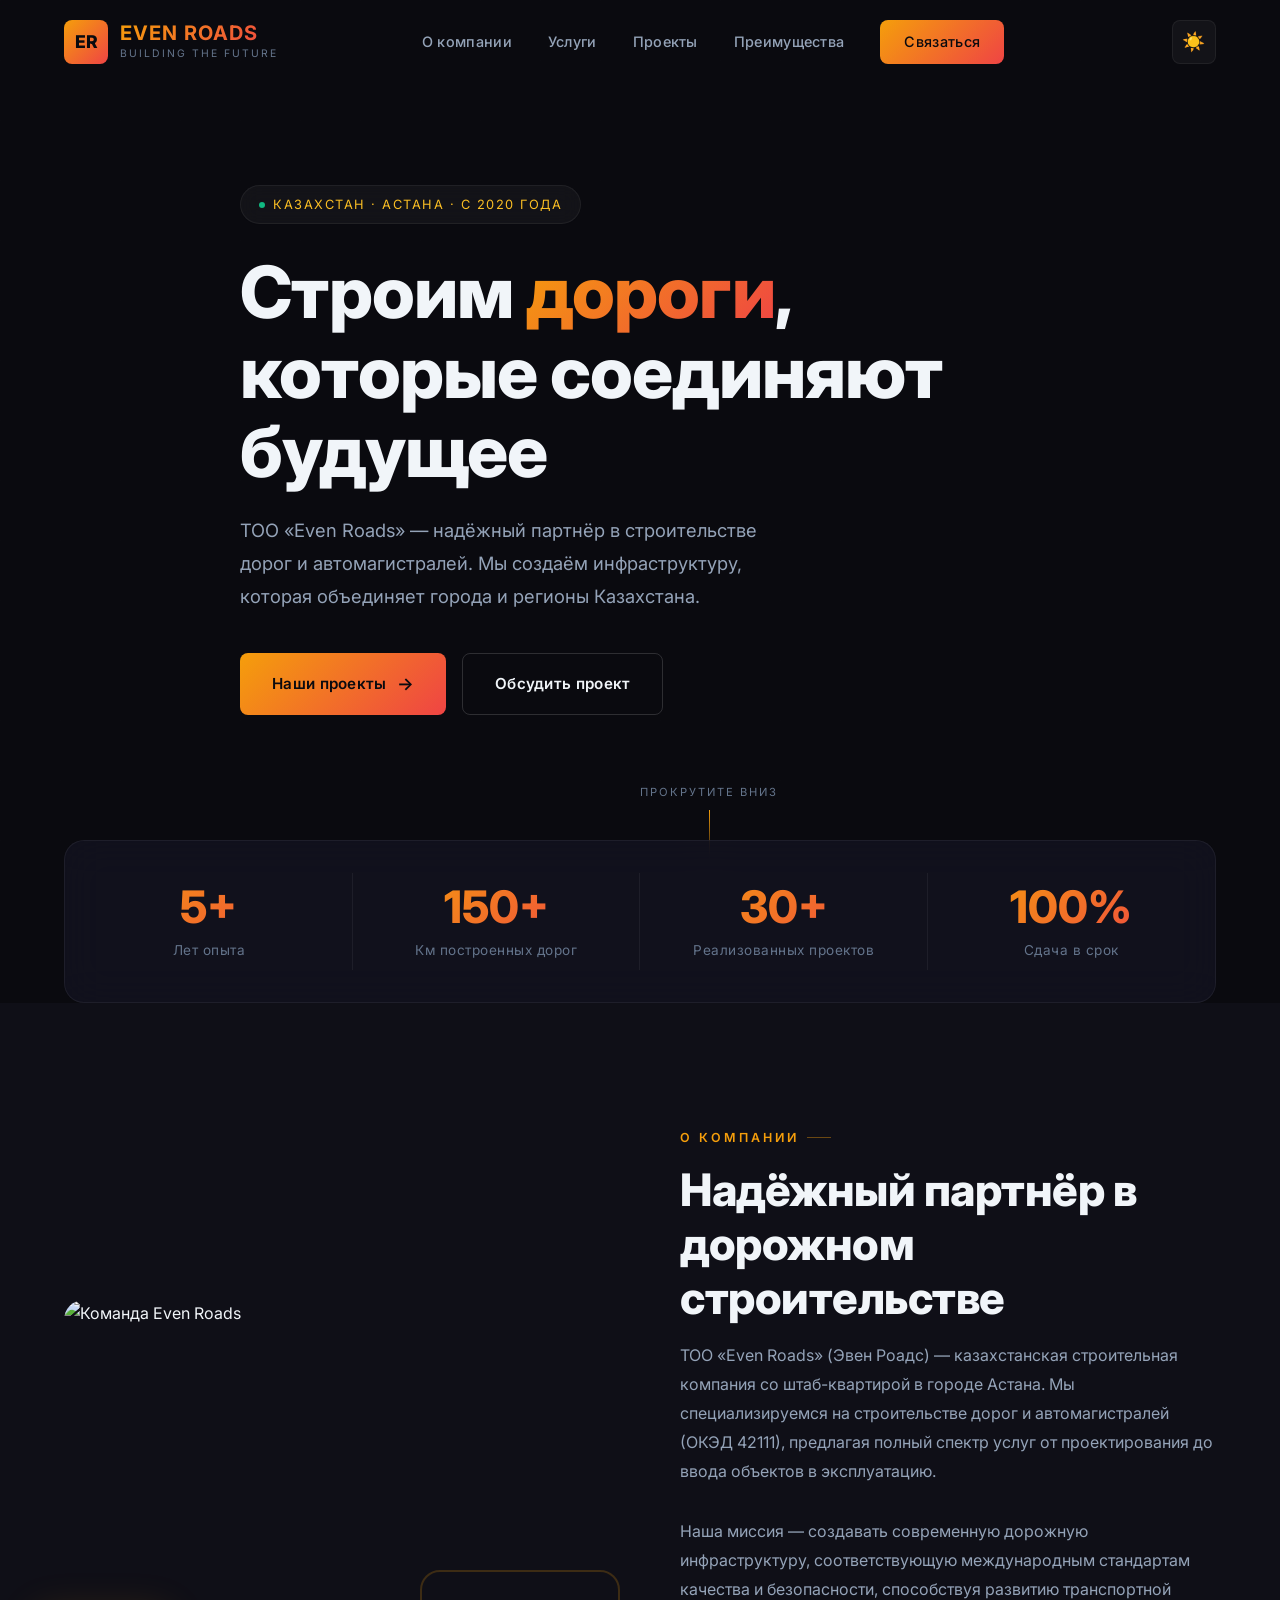
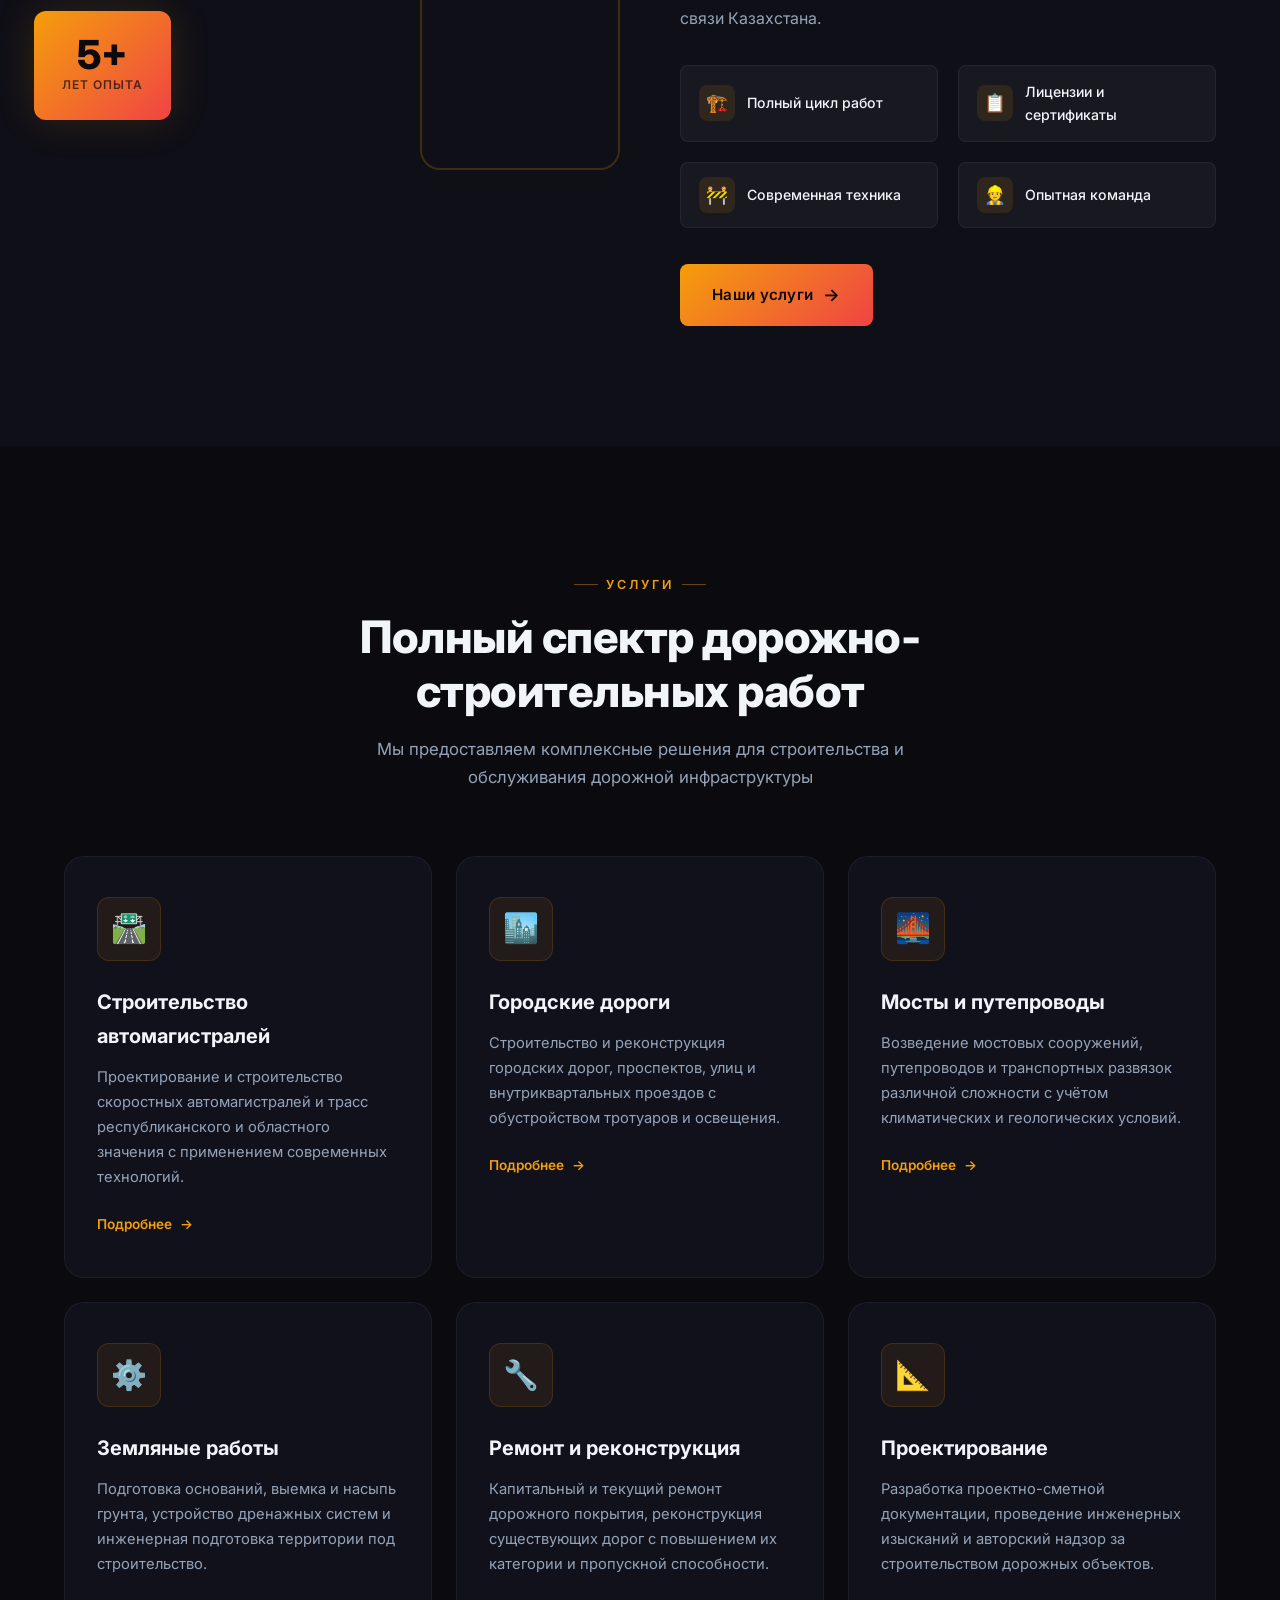
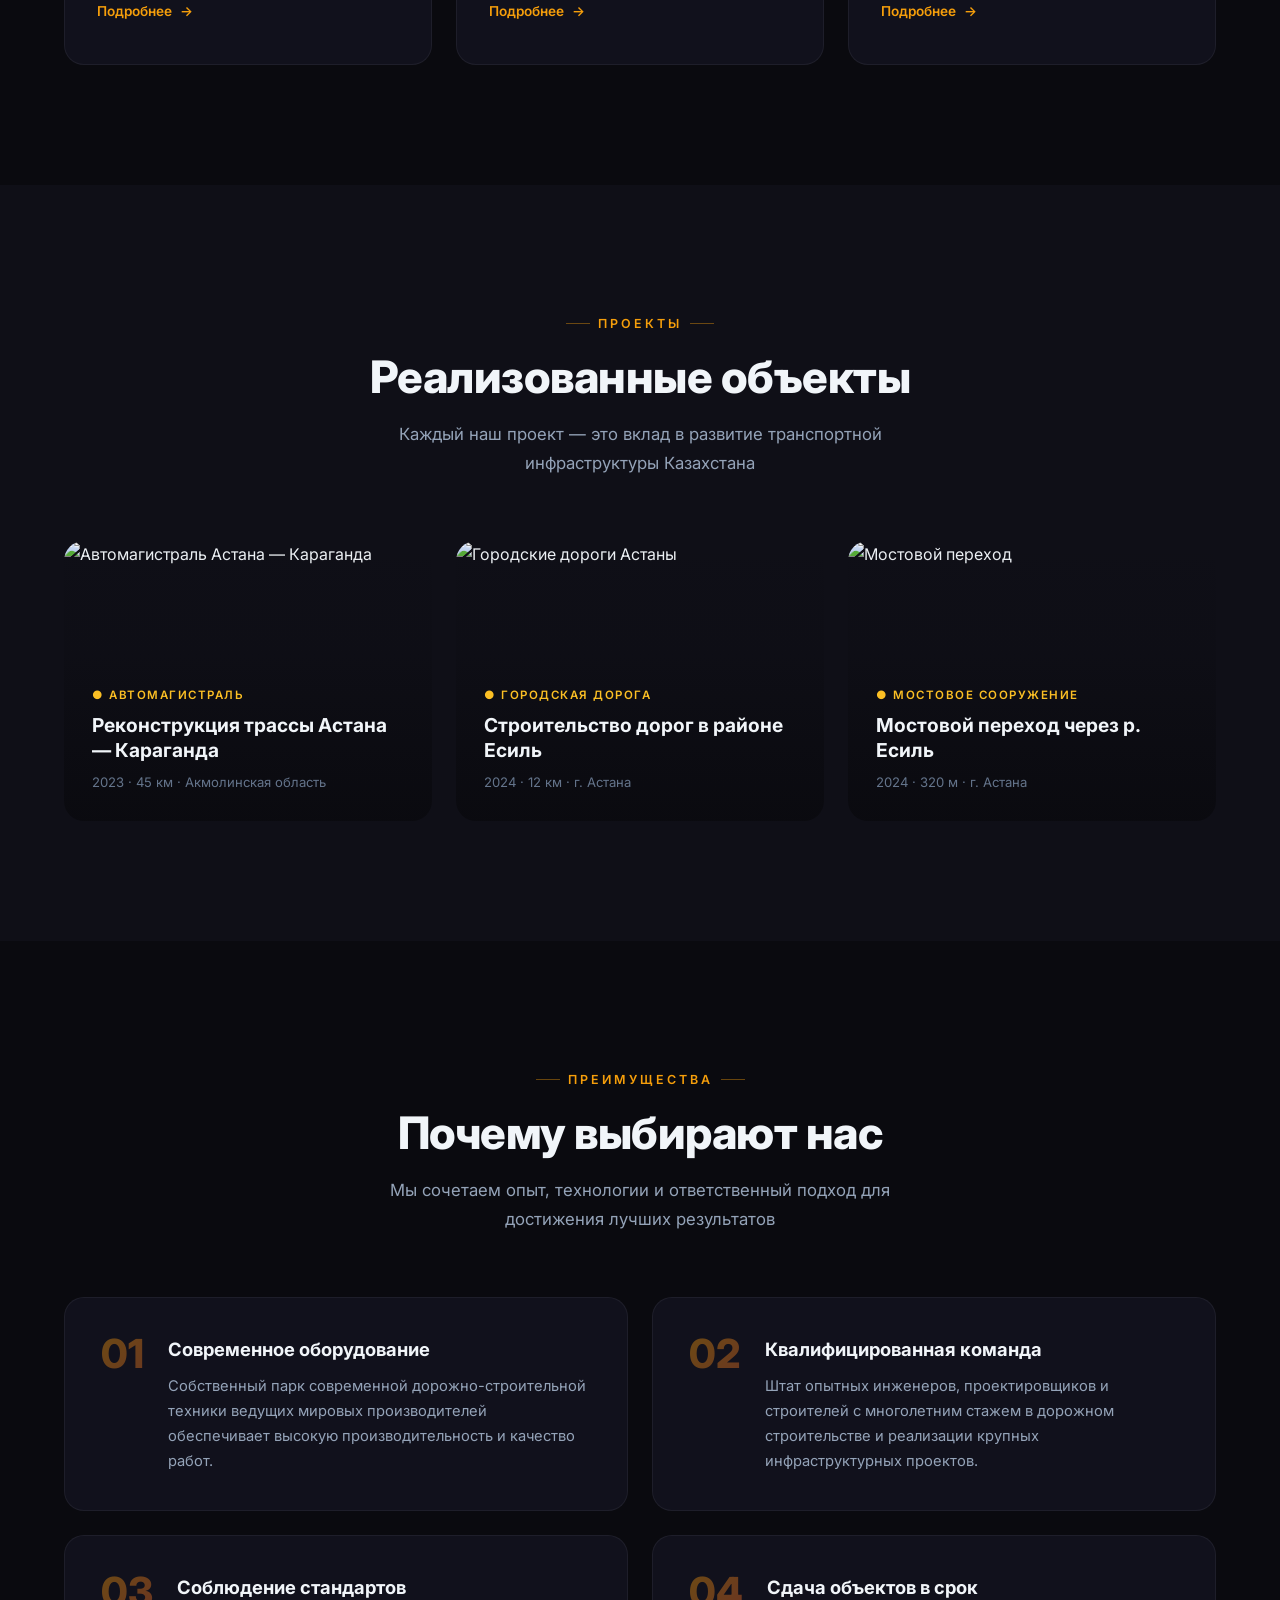
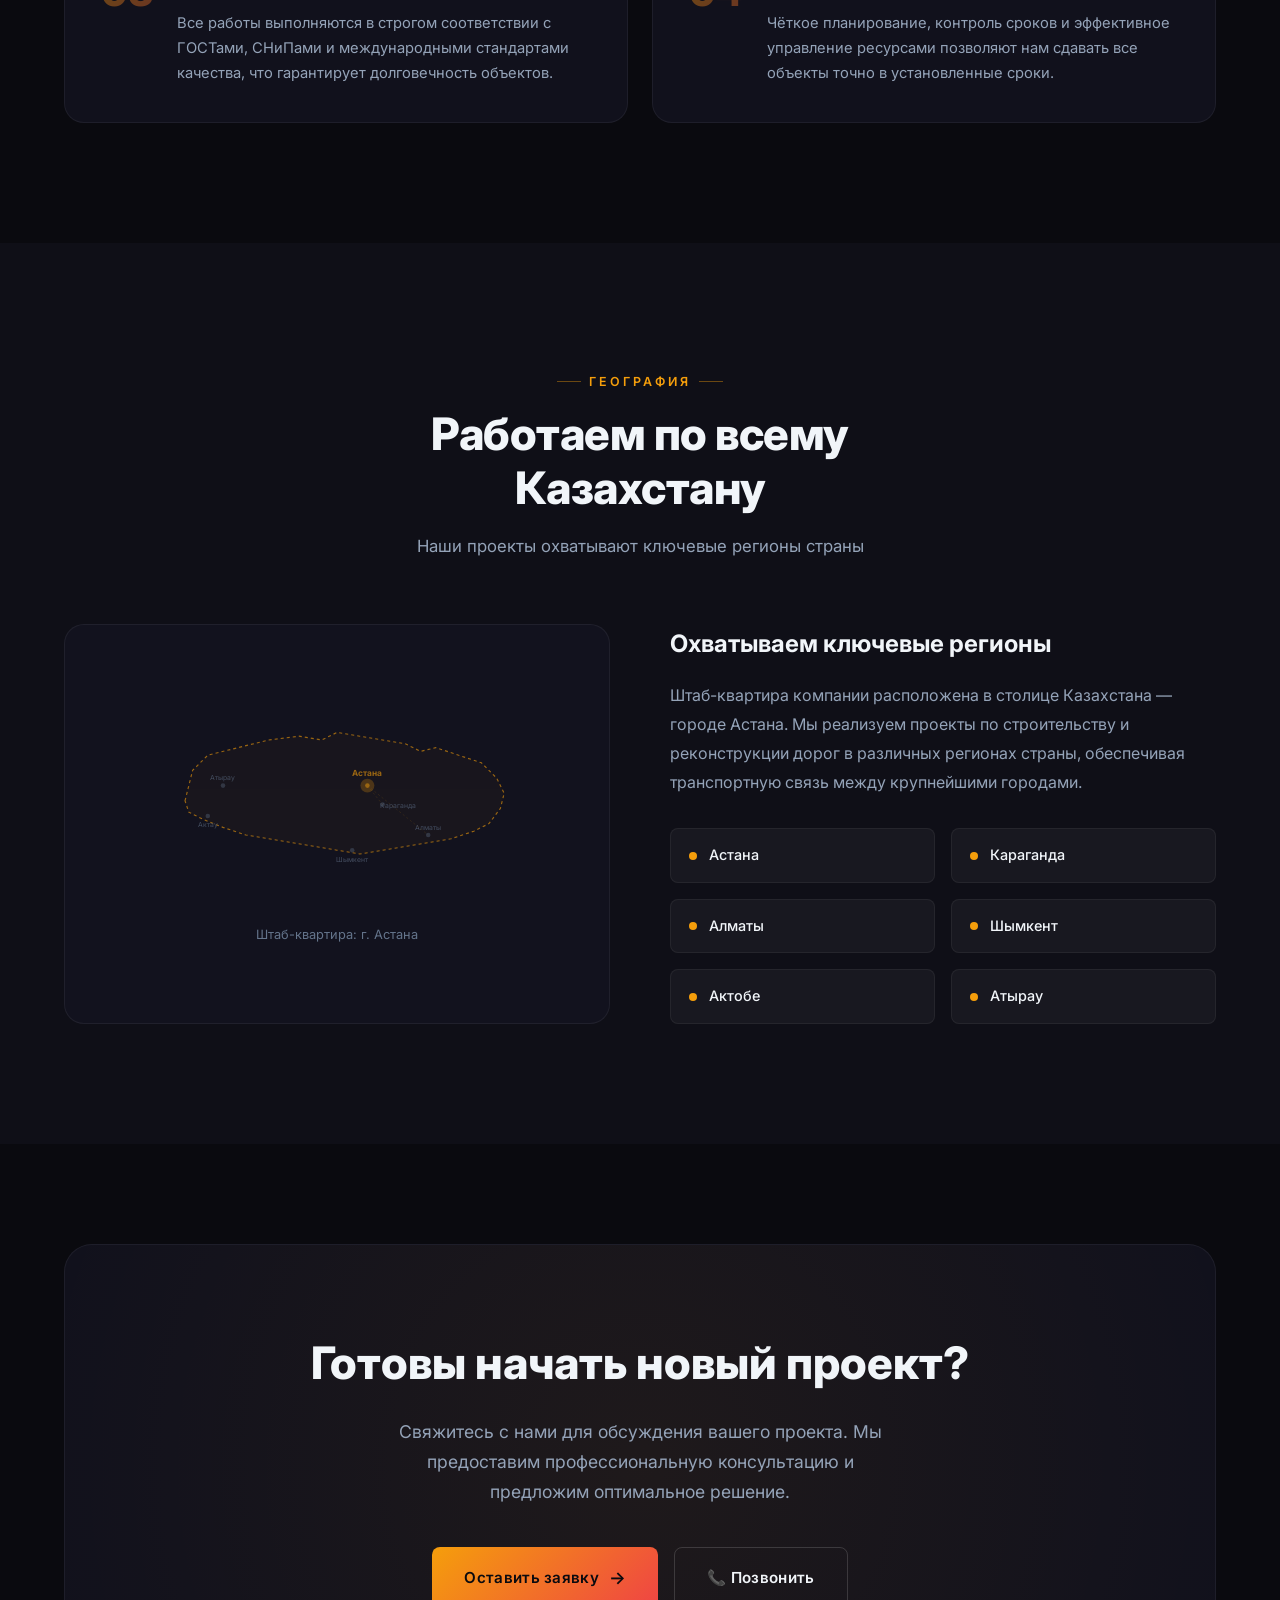
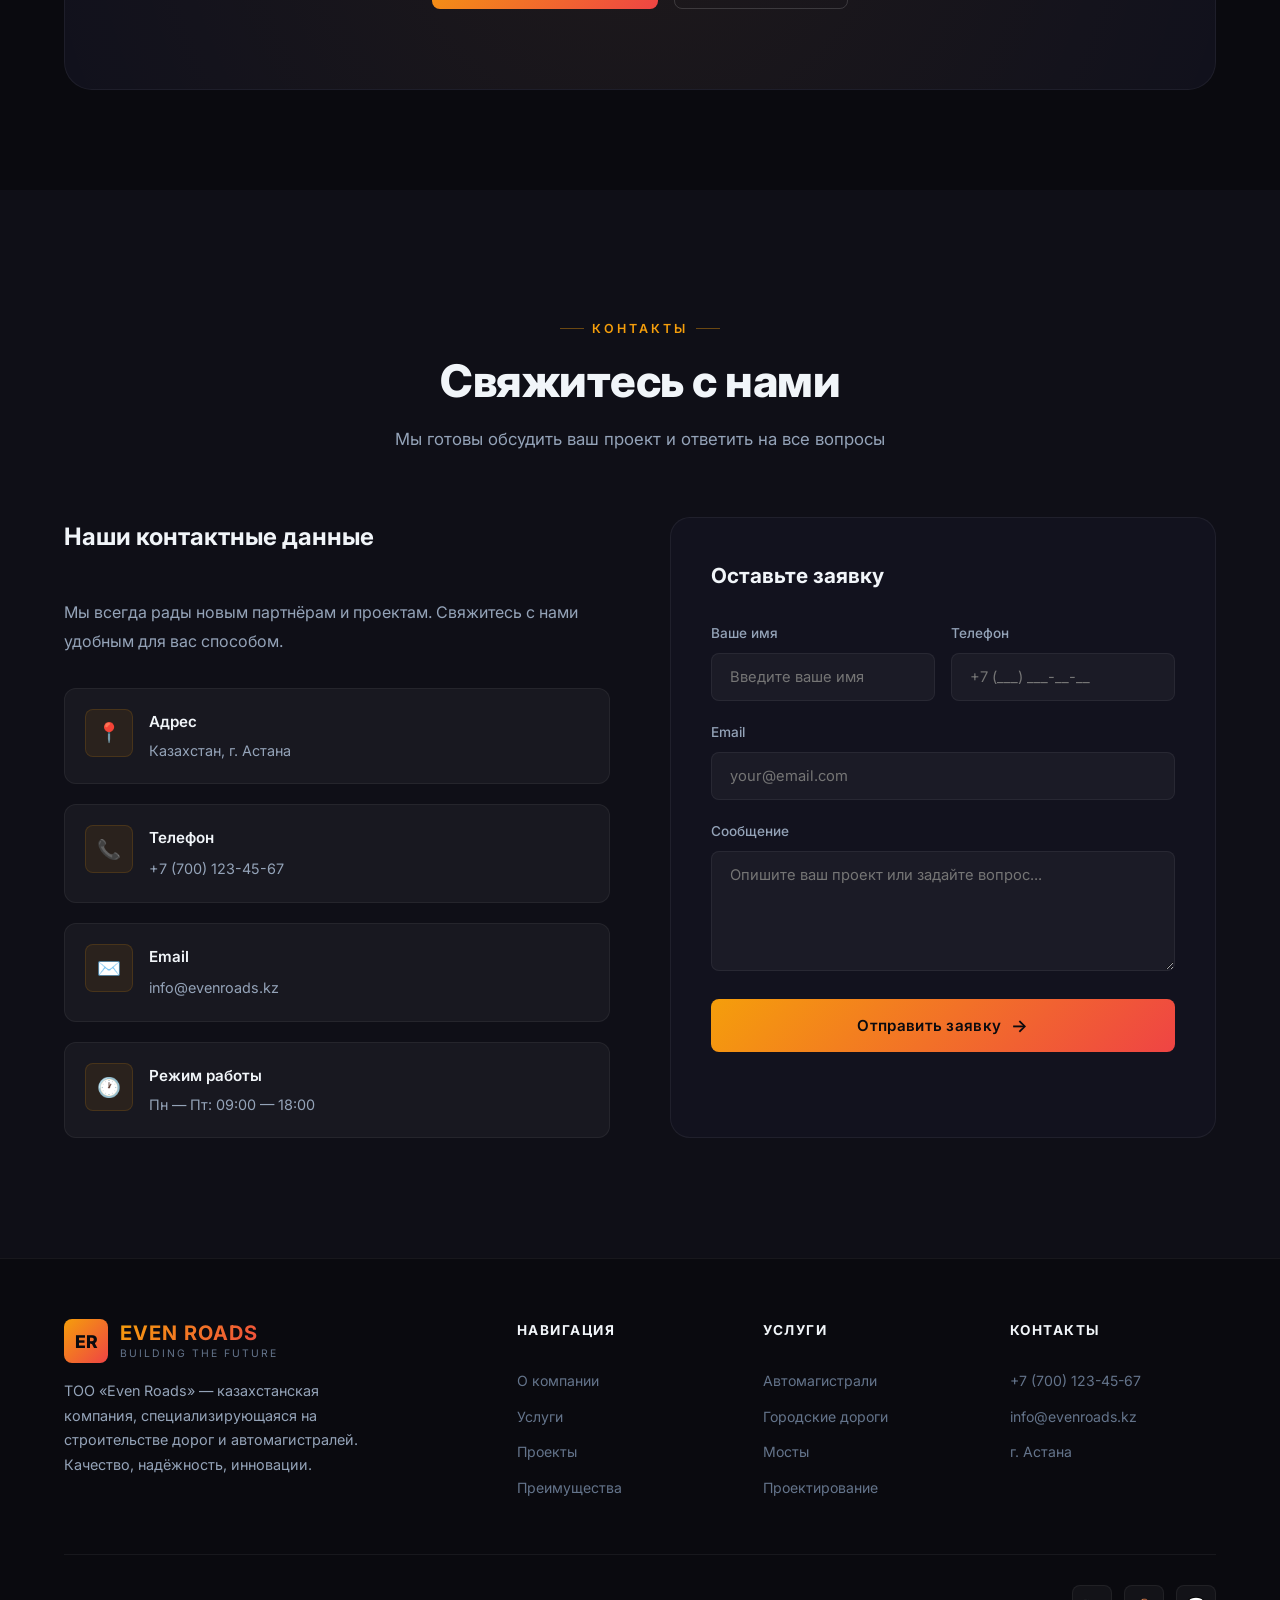
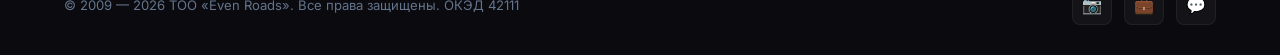
==== commit 2f94b04d: "Connect Google Sheets for form submissions" ====
--- a/index.html
+++ b/index.html
@@ -56,6 +56,8 @@
         <a href="#contact" class="nav-cta">Связаться</a>
       </nav>
 
+      <button class="theme-toggle" id="theme-toggle" aria-label="Переключить тему">🌙</button>
+
       <div class="menu-toggle" id="menu-toggle">
         <span></span>
         <span></span>
@@ -67,7 +69,8 @@
   <!-- Hero Section -->
   <section class="hero" id="hero">
     <div class="hero-bg">
-      <img src="assets/images/hero-bg.png" alt="Строительство дорог в Казахстане">
+      <img src="https://informburo.kz/novosti/zitelei-predupredili-o-probkax-iz-za-remonta-na-trasse-astana-karaganda"
+        alt="Строительство дорог в Казахстане">
     </div>
     <div class="hero-overlay"></div>
     <div class="hero-grid"></div>
@@ -76,7 +79,7 @@
       <div class="hero-content">
         <div class="hero-badge">
           <span class="dot"></span>
-          Казахстан · Астана · с 2020 года
+          Казахстан · Астана · с 2009 года
         </div>
 
         <h1 class="hero-title">
@@ -137,7 +140,9 @@
       <div class="about-grid">
         <div class="about-image-wrapper reveal-left">
           <div class="about-image">
-            <img src="assets/images/about-team.png" alt="Команда Even Roads">
+            <img
+              src="https://img.inform.kz/kazinform-photobank/media/2024-01-25/86287626-4a38-4e1d-941e-2e89f4216b9a.jpeg"
+              alt="Команда Even Roads">
           </div>
           <div class="about-image-accent"></div>
           <div class="about-experience-badge">
@@ -288,7 +293,8 @@
       <div class="projects-grid">
         <div class="project-card reveal">
           <div class="project-image">
-            <img src="assets/images/project-highway.png" alt="Автомагистраль Астана — Караганда">
+            <img src="https://informburo.kz/storage/photos/156/main/960x0/4wmS48gVPyNz1l7THPc00F1SLPjPhHM137rVNRwH.webp"
+              alt="Автомагистраль Астана — Караганда">
             <div class="project-overlay">
               <span class="project-category">● Автомагистраль</span>
               <h3 class="project-title">Реконструкция трассы Астана — Караганда</h3>
@@ -299,7 +305,8 @@
 
         <div class="project-card reveal">
           <div class="project-image">
-            <img src="assets/images/project-construction.png" alt="Городские дороги Астаны">
+            <img src="https://ulysmedia.kz/cache/imagine/1200/uploads/news/2024/09/08/66dd224b741e0869668341.jpg"
+              alt="Городские дороги Астаны">
             <div class="project-overlay">
               <span class="project-category">● Городская дорога</span>
               <h3 class="project-title">Строительство дорог в районе Есиль</h3>
@@ -310,7 +317,8 @@
 
         <div class="project-card reveal">
           <div class="project-image">
-            <img src="assets/images/project-bridge.png" alt="Мостовой переход">
+            <img src="https://kaztag.kz/upload/resize_cache/iblock/704/881_500_2/most.jpg?175044923097692"
+              alt="Мостовой переход">
             <div class="project-overlay">
               <span class="project-category">● Мостовое сооружение</span>
               <h3 class="project-title">Мостовой переход через р. Есиль</h3>
@@ -524,7 +532,7 @@
               <div class="contact-item-icon">📍</div>
               <div class="contact-item-content">
                 <h4>Адрес</h4>
-                <p>Казахстан, г. Астана</p>
+                <p>Казахстан, г. Астана , ул Буйырат 49</p>
               </div>
             </div>
 
@@ -627,7 +635,7 @@
       </div>
 
       <div class="footer-bottom">
-        <p>© 2020 — 2026 ТОО «Even Roads». Все права защищены. ОКЭД 42111</p>
+        <p>© 2009 — 2026 ТОО «Even Roads». Все права защищены. ОКЭД 42111</p>
         <div class="footer-social">
           <a href="#" aria-label="Instagram">📷</a>
           <a href="#" aria-label="LinkedIn">💼</a>
--- a/styles.css
+++ b/styles.css
@@ -51,6 +51,44 @@
   --shadow-card: 0 4px 30px rgba(0, 0, 0, 0.3);
   --shadow-glow: 0 0 40px rgba(245, 158, 11, 0.15);
   --shadow-glow-accent: 0 0 40px rgba(16, 185, 129, 0.15);
+}
+
+/* Light Theme Variables & Overrides */
+body.light-theme {
+  --color-bg-dark: #f8fafc;
+  --color-bg-section: #ffffff;
+  --color-bg-card: rgba(255, 255, 255, 0.85);
+  --color-bg-glass: rgba(15, 23, 42, 0.04);
+  --color-bg-glass-hover: rgba(15, 23, 42, 0.08);
+  
+  --color-text-primary: #0f172a;
+  --color-text-secondary: #475569;
+  --color-text-muted: #64748b;
+  
+  --color-border: rgba(15, 23, 42, 0.08);
+  --color-border-hover: rgba(245, 158, 11, 0.4);
+  
+  --gradient-dark: linear-gradient(180deg, #f8fafc 0%, #edf2f7 50%, #f8fafc 100%);
+  --gradient-hero-overlay: linear-gradient(135deg, rgba(248, 250, 252, 0.95) 0%, rgba(248, 250, 252, 0.8) 50%, rgba(248, 250, 252, 0.9) 100%);
+  
+  --shadow-card: 0 10px 30px rgba(15, 23, 42, 0.06);
+  --shadow-glow: 0 0 40px rgba(245, 158, 11, 0.1);
+  --shadow-glow-accent: 0 0 40px rgba(16, 185, 129, 0.1);
+}
+
+body.light-theme .hero-grid {
+  opacity: 0.08;
+  background-image: 
+    linear-gradient(rgba(15, 23, 42, 0.08) 1px, transparent 1px),
+    linear-gradient(90deg, rgba(15, 23, 42, 0.08) 1px, transparent 1px);
+}
+
+body.light-theme .header.scrolled {
+  background: rgba(248, 250, 252, 0.85);
+}
+
+body.light-theme .about-experience-badge {
+  box-shadow: 0 8px 30px rgba(245, 158, 11, 0.2);
 }
 
 /* ===== RESET & BASE ===== */
@@ -293,6 +331,31 @@
 .nav-cta:hover {
   transform: translateY(-2px);
   box-shadow: var(--shadow-glow);
+}
+/* Theme Toggle Button */
+.theme-toggle {
+  background: var(--color-bg-glass);
+  border: 1px solid var(--color-border);
+  color: var(--color-text-primary);
+  width: 44px;
+  height: 44px;
+  border-radius: var(--radius-sm);
+  cursor: pointer;
+  display: flex;
+  align-items: center;
+  justify-content: center;
+  font-size: 1.15rem;
+  transition: var(--transition-base);
+  z-index: 1001;
+  margin-left: 24px;
+  flex-shrink: 0;
+  outline: none;
+}
+
+.theme-toggle:hover {
+  background: var(--color-bg-glass-hover);
+  border-color: var(--color-primary);
+  transform: translateY(-2px);
 }
 
 /* Mobile Menu Toggle */
@@ -1408,6 +1471,11 @@
 @media (max-width: 768px) {
   :root {
     --section-padding: 80px 0;
+  }
+  
+  .theme-toggle {
+    margin-left: auto;
+    margin-right: 16px;
   }
   
   .menu-toggle {
@@ -1431,6 +1499,11 @@
     border-left: 1px solid var(--color-border);
   }
   
+  body.light-theme .nav-links {
+    background: rgba(248, 250, 252, 0.98);
+    border-left: 1px solid rgba(15, 23, 42, 0.08);
+  }
+  
   .nav-links.active {
     right: 0;
   }
@@ -1439,12 +1512,25 @@
     font-size: 1.1rem;
   }
   
+  .stats-bar {
+    margin-top: -30px;
+  }
+  
   .stats-inner {
     grid-template-columns: repeat(2, 1fr);
   }
   
   .stat-item:nth-child(2)::after {
     display: none;
+  }
+  
+  .back-to-top {
+    width: 42px !important;
+    height: 42px !important;
+    bottom: 20px !important;
+    right: 20px !important;
+    font-size: 1.1rem !important;
+    border-radius: 10px !important;
   }
   
   .about-grid {
@@ -1498,6 +1584,11 @@
 }
 
 @media (max-width: 480px) {
+  .stats-bar {
+    margin-top: 0;
+    padding-top: 40px;
+  }
+  
   .stats-inner {
     grid-template-columns: 1fr;
   }
@@ -1531,3 +1622,9 @@
     justify-content: center;
   }
 }
+
+@media (max-width: 360px) {
+  .logo-name {
+    font-size: 1.1rem;
+  }
+}
